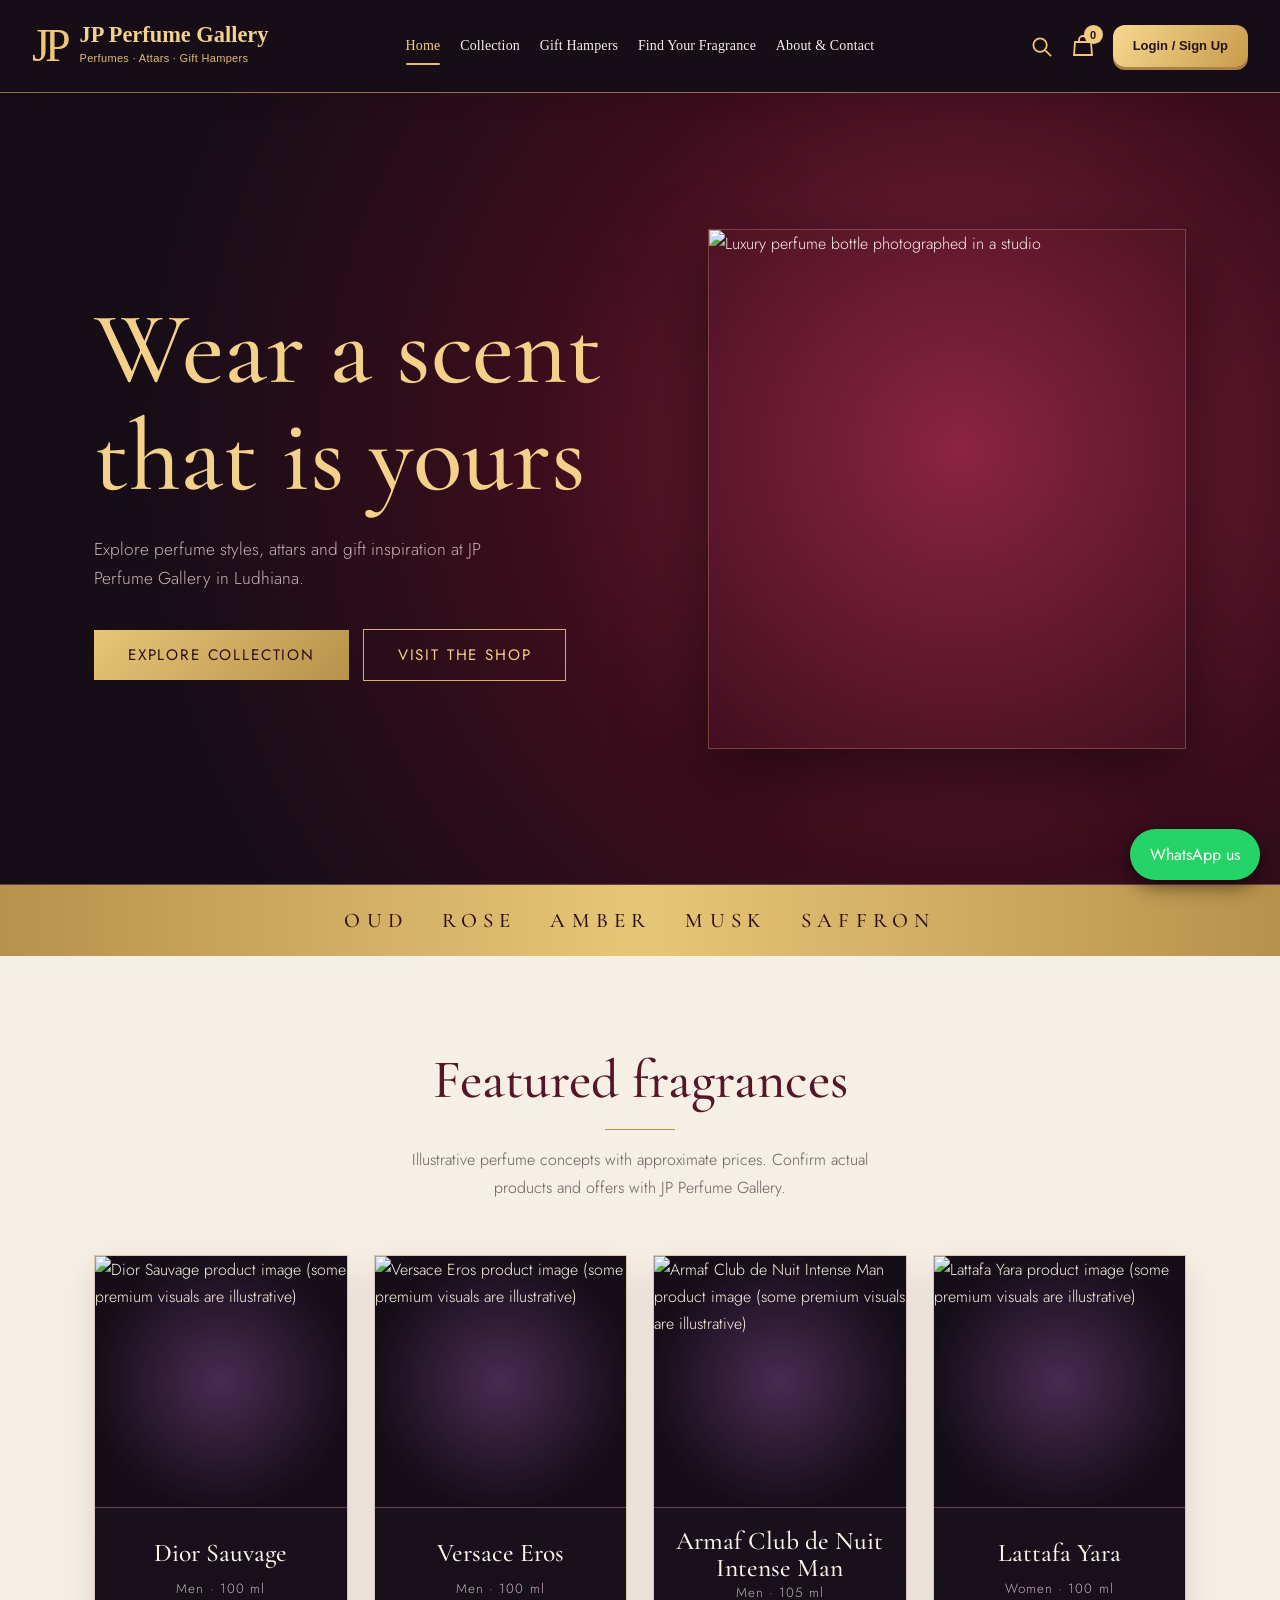
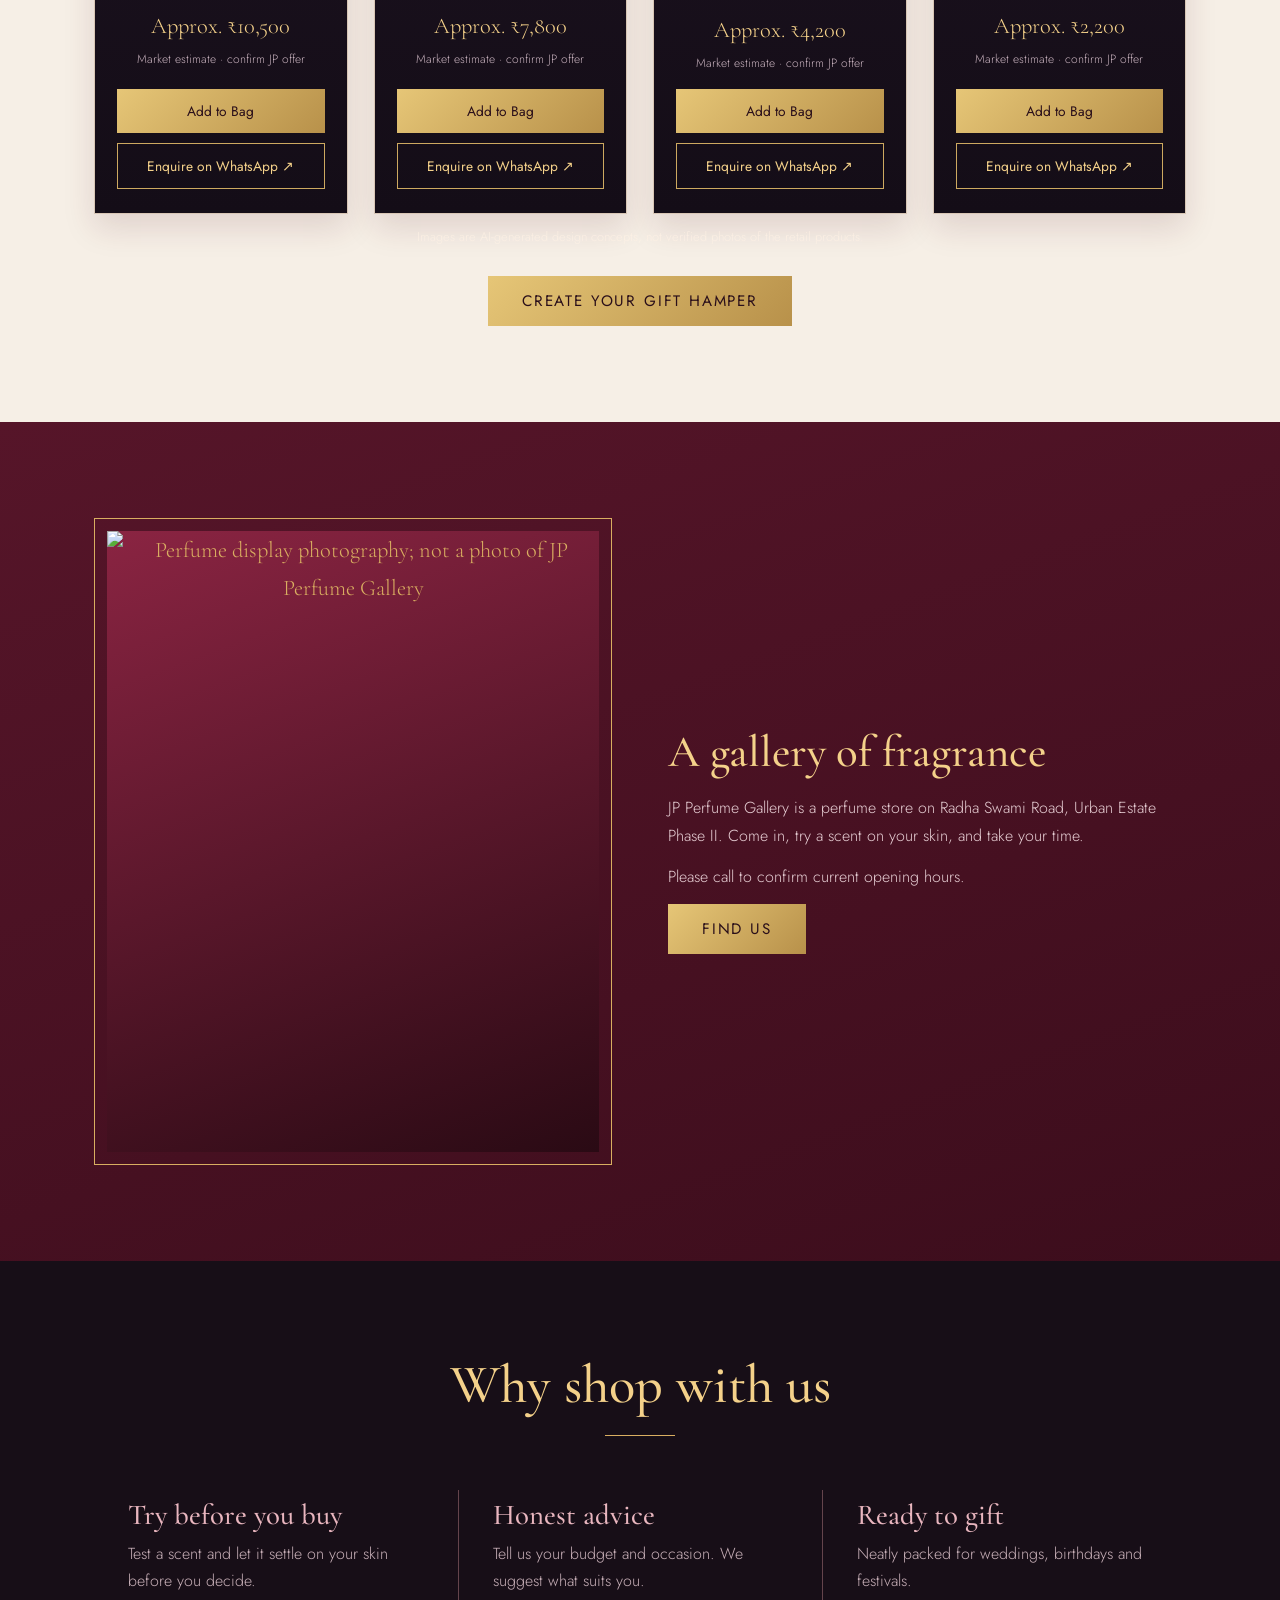
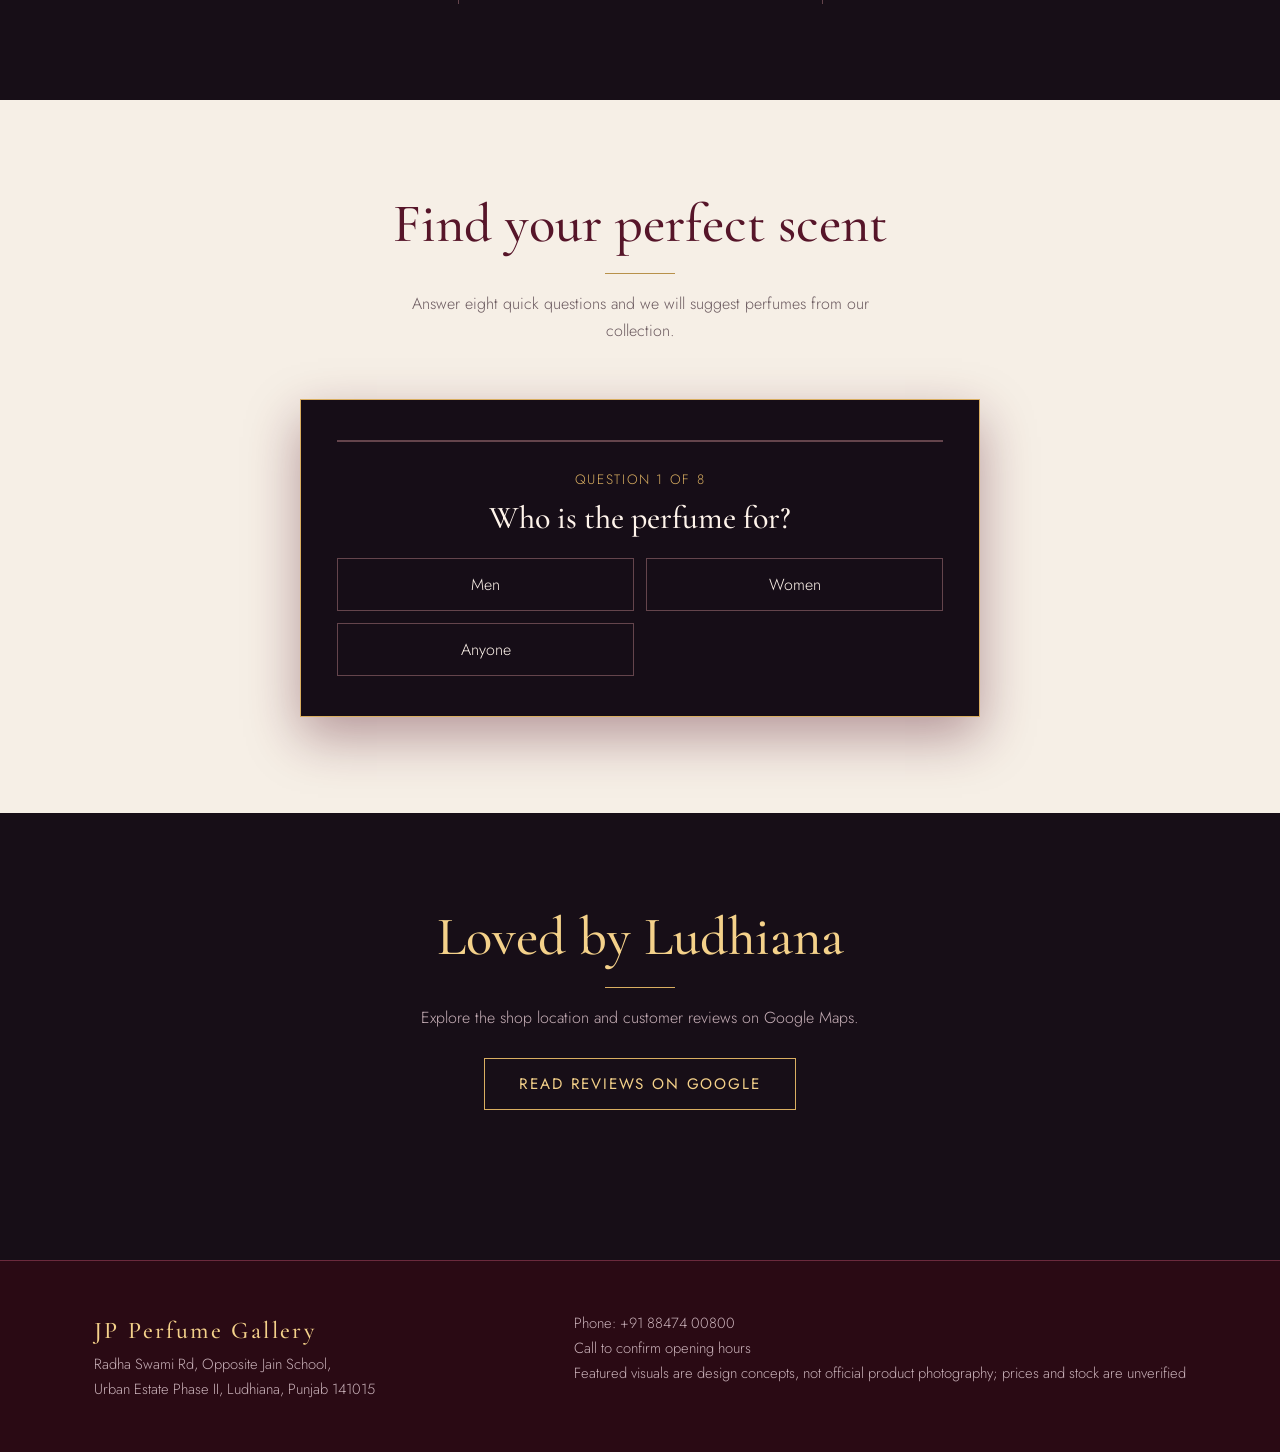
==== index.html @ 5fe59aba "Add files via upload" ====
<!DOCTYPE html><html lang="en"><head><meta charset="utf-8"><meta name="viewport" content="width=device-width,initial-scale=1">
<title>JP Perfume Gallery | Perfumes and Attars in Ludhiana</title>
<link href="https://fonts.googleapis.com/css2?family=Cormorant+Garamond:wght@500&family=Jost:wght@300;400&display=swap" rel="stylesheet">
<link rel="stylesheet" href="style.css"></head><body>
<div class="hero"><div class="wrap"><div>
<h1>Wear a scent that is yours</h1>
<p>Explore perfume styles, attars and gift inspiration at JP Perfume Gallery in Ludhiana.</p>
<a class="btn" href="collection.html">EXPLORE COLLECTION</a><a class="btn ghost" href="about.html">VISIT THE SHOP</a></div>
<div class="art" id="art"><img class="hero-photo" src="https://images.unsplash.com/photo-1594035910387-fea47794261f?auto=format&fit=crop&w=1200&q=85" alt="Luxury perfume bottle photographed in a studio"></div></div></div>
<div class="strip">OUD &nbsp; ROSE &nbsp; AMBER &nbsp; MUSK &nbsp; SAFFRON</div>
<section class="light"><div class="wrap"><div class="head"><h2>Featured fragrances</h2><p>Illustrative perfume concepts with approximate prices. Confirm actual products and offers with JP Perfume Gallery.</p></div>
<div class="grid" id="feat"></div><p class="disclaimer">Images are AI-generated design concepts, not verified photos of the retail products.</p><p style="text-align:center"><a class="btn" href="collection.html#hamper">CREATE YOUR GIFT HAMPER</a></p></div></section>
<section class="alt"><div class="wrap two"><div class="frame"><div class="in"><img src="https://images.unsplash.com/photo-1541643600914-78b084683601?auto=format&fit=crop&w=1000&q=85" alt="Perfume display photography; not a photo of JP Perfume Gallery"></div></div>
<div><h2>A gallery of fragrance</h2><p>JP Perfume Gallery is a perfume store on Radha Swami Road, Urban Estate Phase II. Come in, try a scent on your skin, and take your time.</p>
<p>Please call to confirm current opening hours.</p><a class="btn" href="about.html">FIND US</a></div></div></section>
<section><div class="wrap"><div class="head"><h2>Why shop with us</h2></div><div class="why">
<div><h3>Try before you buy</h3><p>Test a scent and let it settle on your skin before you decide.</p></div>
<div><h3>Honest advice</h3><p>Tell us your budget and occasion. We suggest what suits you.</p></div>
<div><h3>Ready to gift</h3><p>Neatly packed for weddings, birthdays and festivals.</p></div></div></div></section>
<section class="light" id="quiz"><div class="wrap"><div class="head"><h2>Find your perfect scent</h2><p>Answer eight quick questions and we will suggest perfumes from our collection.</p></div>
<div class="quiz" id="quiz-box"></div></div></section>
<section ><div class="wrap head"><h2>Loved by Ludhiana</h2><p>Explore the shop location and customer reviews on Google Maps.</p><br><a class="btn ghost" href="https://www.google.com/maps/search/JP+perfume+gallery+Ludhiana" target="_blank" rel="noopener">READ REVIEWS ON GOOGLE</a></div></section>
<script src="products.js"></script><script src="script.js"></script>
<script>document.getElementById('feat').innerHTML=PRODUCTS.slice(0,4).map(card).join('');loadMatchingPhotos(document.getElementById('feat'));
</script><script>
const Q=[
{q:'Who is the perfume for?',k:'who',o:['Men','Women','Anyone']},
{q:'Which scent family do you like?',k:'fam',o:['Woody and warm','Floral','Fresh and clean','Sweet and rich']},
{q:'What is the occasion?',k:'occ',o:['Daily use','Party or date','Wedding or festival','A gift']},
{q:'Which word describes you best?',k:'mood',o:['Calm','Bold','Romantic','Cheerful']},
{q:'When will you wear it most?',k:'seas',o:['Summer days','Winter evenings','All year round']},
{q:'How strong should it be?',k:'str',o:['Light and subtle','Noticeable','Long-lasting and bold']},
{q:'Spray or traditional attar?',k:'type',o:['Spray perfume','Attar','Both are fine']},
{q:'What is your budget?',k:'bud',o:['Under ₹1000','₹1000 to ₹1500','Above ₹1500','Any budget']}];
// per product: scent family, strength (0 light, 1 medium, 2 bold), season (0 summer, 1 winter, 2 all year)
const META=Object.fromEntries(PRODUCTS.map(p=>[p.n,[p.fam,p.strength,p.season]]));
const MOOD=[[2,1],[0],[1,3],[2,3]];
const LIM=[1000,1500,99999,99999];
let qi=0,ans={};const box=document.getElementById('quiz-box');
function ask(){const x=Q[qi];box.innerHTML=`<div class="bar"><i style="width:${qi/Q.length*100}%"></i></div><div class="step">QUESTION ${qi+1} OF ${Q.length}</div><h3>${x.q}</h3><div class="opts">${x.o.map((t,i)=>`<button data-i="${i}">${t}</button>`).join('')}</div>`;
box.querySelectorAll('button').forEach(b=>b.onclick=()=>{ans[x.k]=+b.dataset.i;qi++;qi<Q.length?ask():done()})}
function done(){const sc=PRODUCTS.map(p=>{let s=0;const m=META[p.n],g=['Men','Women'][ans.who];
if(ans.who===2||p.c==='Unisex'||p.c==='Attar'||p.c===g)s+=2;
if(ans.who<2&&p.c===g)s+=2;
if(m[0]===ans.fam)s+=4;
if(MOOD[ans.mood].includes(m[0]))s+=2;
if(m[2]===2||ans.seas===2||m[2]===ans.seas)s+=2;
s+=Math.max(0,3-Math.abs(m[1]-ans.str)*2);
if(ans.type===1&&p.c==='Attar')s+=4;
if(ans.type===0&&p.c!=='Attar')s+=3;
if(ans.occ===2&&p.c==='Attar')s+=2;
if(ans.occ===1&&p.p>=1300)s+=1;
if(ans.occ===0&&p.p<=1300)s+=1;
if(p.p<=LIM[ans.bud])s+=3;else s-=3;
return{p,s}}).sort((a,b)=>b.s-a.s).slice(0,2);
box.innerHTML=`<div class="bar"><i style="width:100%"></i></div><div class="step">YOUR MATCHES</div><h3>We think you will love these</h3><div class="res">${sc.map(r=>card(r.p)).join('')}</div><a class="btn" href="collection.html">SEE FULL COLLECTION</a><button class="btn ghost" id="again">TAKE QUIZ AGAIN</button>`;
document.getElementById('again').onclick=()=>{qi=0;ans={};ask()};
loadMatchingPhotos(box)}
ask();</script></body></html>
---- style.css ----
:root{--bg:#0f0a12;--bg2:#171019;--line:#3a2d3d;--gold:#cfab62;--gold2:#f1d9a0;--ivory:#f4eee8;--muted:#a99dae}
*{box-sizing:border-box;margin:0}
html{scroll-behavior:smooth}
body{font-family:'Jost',sans-serif;font-weight:300;color:var(--ivory);background:var(--bg);line-height:1.7}
h1,h2,h3{font-family:'Cormorant Garamond',serif;font-weight:500;line-height:1.05}
a{color:inherit}img{max-width:100%;display:block}
:focus-visible{outline:2px solid var(--gold);outline-offset:3px}
.wrap{max-width:1140px;margin:0 auto;padding:0 24px}
header{position:sticky;top:0;z-index:5;background:#0f0a12ec;backdrop-filter:blur(8px);border-bottom:1px solid var(--line)}
header .wrap{display:flex;align-items:center;justify-content:space-between;height:74px;gap:16px}
.logo{font-family:'Cormorant Garamond',serif;font-size:1.7rem;text-decoration:none;letter-spacing:.14em;color:var(--gold2)}
nav{display:flex;gap:30px;align-items:center;flex-wrap:wrap}
nav a{text-decoration:none;font-size:.95rem;letter-spacing:.06em;color:var(--muted);transition:color .2s}
nav a:hover,nav a.on{color:var(--gold2)}
.btn{display:inline-block;background:linear-gradient(135deg,#e6c677,#b8914a);color:#1a1020;padding:14px 34px;border:0;font:400 .95rem 'Jost',sans-serif;letter-spacing:.12em;text-decoration:none;cursor:pointer;transition:filter .2s}
.btn:hover{filter:brightness(1.1)}
.btn.ghost{background:none;border:1px solid var(--gold);color:var(--gold2)}
.btn+.btn{margin-left:14px}
.hero{min-height:88vh;display:flex;align-items:center;background:radial-gradient(circle at 75% 45%,#4a2a52 0,#1c1022 38%,var(--bg) 72%);border-bottom:1px solid var(--line);overflow:hidden}
.hero .wrap{display:grid;grid-template-columns:1.1fr .9fr;gap:30px;align-items:center}
.hero h1{font-size:clamp(3.2rem,8vw,6.6rem);margin-bottom:24px;color:var(--gold2)}
.hero p{max-width:44ch;color:var(--muted);margin-bottom:36px;font-size:1.08rem}
.hero .art{filter:drop-shadow(0 30px 60px #cfab6240)}
.hero .art svg{width:100%;max-height:560px}
.strip{border-bottom:1px solid var(--line);padding:18px 0;text-align:center;color:var(--gold);font-family:'Cormorant Garamond',serif;font-size:1.3rem;letter-spacing:.3em}
section{padding:96px 0}
section.alt{background:var(--bg2)}
.head{text-align:center;margin-bottom:54px}
.head h2{font-size:clamp(2.2rem,4.5vw,3.4rem);color:var(--gold2)}
.head h2::after{content:"";display:block;width:70px;height:1px;background:var(--gold);margin:20px auto 16px}
.head p{color:var(--muted);max-width:56ch;margin:0 auto}
.grid{display:grid;grid-template-columns:repeat(auto-fill,minmax(240px,1fr));gap:26px}
.card{background:linear-gradient(180deg,#1d1321,#140d17);border:1px solid var(--line);transition:transform .3s,border-color .3s}
.card:hover{transform:translateY(-6px);border-color:var(--gold)}
.card .ph{aspect-ratio:1;display:grid;place-items:center;background:radial-gradient(circle,#3b2442 0,#150e18 70%);position:relative;overflow:hidden}
.card .ph svg{height:78%}
.ph img{position:absolute;inset:0;width:100%;height:100%;object-fit:cover}
.card .b{padding:20px 22px 24px;text-align:center;border-top:1px solid var(--line)}
.card h3{font-size:1.6rem;color:var(--ivory)}
.card small{color:var(--muted);letter-spacing:.08em}
.price{color:var(--gold2);font-family:'Cormorant Garamond',serif;font-size:1.4rem;margin-top:6px}
.tags{display:flex;gap:12px;margin-bottom:44px;flex-wrap:wrap;justify-content:center}
.tags button{background:none;border:1px solid var(--line);padding:10px 26px;font:300 .95rem 'Jost',sans-serif;letter-spacing:.08em;cursor:pointer;color:var(--muted);transition:.2s}
.tags button:hover{color:var(--gold2);border-color:var(--gold)}
.tags button.on{background:var(--gold);color:#1a1020;border-color:var(--gold)}
.why{display:grid;grid-template-columns:repeat(auto-fit,minmax(240px,1fr));gap:0}
.why div{padding:10px 34px;border-left:1px solid var(--line)}
.why div:first-child{border-left:0}
.why h3{font-size:1.8rem;color:var(--gold2);margin-bottom:10px}
.why p{color:var(--muted)}
.two{display:grid;grid-template-columns:1fr 1fr;gap:56px;align-items:center}
.two h2{font-size:2.8rem;color:var(--gold2);margin-bottom:18px}
.two p{color:var(--muted);margin-bottom:14px}
.two b{color:var(--ivory);font-weight:400}
.frame{aspect-ratio:4/5;border:1px solid var(--gold);padding:12px;position:relative}
.frame .in{height:100%;display:grid;place-items:center;background:linear-gradient(160deg,#3b2442,#150e18);position:relative;overflow:hidden;color:var(--gold);font-family:'Cormorant Garamond',serif;font-size:1.4rem;text-align:center}
iframe{width:100%;height:300px;border:1px solid var(--line);margin-top:20px;filter:grayscale(.6) invert(.9) contrast(.9)}
form{max-width:440px;margin:0 auto;background:var(--bg2);border:1px solid var(--line);padding:44px 38px}
form h2{font-size:2.4rem;color:var(--gold2);text-align:center;margin-bottom:10px}
label{display:block;font-size:.85rem;letter-spacing:.08em;margin:18px 0 6px;color:var(--muted)}
input{width:100%;padding:13px;border:1px solid var(--line);background:var(--bg);color:var(--ivory);font:inherit}
input:focus{border-color:var(--gold);outline:0}
.err{color:#ff8a80;font-size:.88rem;min-height:1.4em;margin:8px 0}
form .btn{width:100%}
.swap{text-align:center;margin-top:18px;font-size:.9rem;color:var(--muted)}
.swap a{color:var(--gold2);cursor:pointer;text-decoration:underline}
footer{border-top:1px solid var(--line);padding:50px 0;color:var(--muted);font-size:.92rem;background:#0b070d}
footer .wrap{display:flex;justify-content:space-between;gap:24px;flex-wrap:wrap}
footer b{font-family:'Cormorant Garamond',serif;font-size:1.5rem;color:var(--gold2);font-weight:500;letter-spacing:.1em}
.wa{position:fixed;right:20px;bottom:20px;background:#25d366;color:#fff;padding:12px 20px;border-radius:30px;text-decoration:none;z-index:6;font-weight:400;box-shadow:0 6px 20px #0008}
@media(max-width:800px){.hero .wrap,.two{grid-template-columns:1fr}.hero{min-height:auto;padding:50px 0}.hero .art{order:-1;max-width:240px;margin:0 auto}.why div{border-left:0;border-top:1px solid var(--line);padding:24px 0}header .wrap{height:auto;padding:14px 24px;flex-direction:column}nav{gap:18px;justify-content:center}section{padding:64px 0}}
@media(prefers-reduced-motion:reduce){*{transition:none!important}}
.quiz{max-width:680px;margin:0 auto;background:var(--bg2);border:1px solid var(--line);padding:40px 36px;text-align:center}
.alt .quiz{background:var(--bg)}
.quiz .step{color:var(--gold);letter-spacing:.12em;font-size:.85rem}
.quiz h3{font-size:2rem;margin:10px 0 24px;color:var(--ivory)}
.opts{display:grid;grid-template-columns:1fr 1fr;gap:12px}
.opts button{background:none;border:1px solid var(--line);color:var(--ivory);padding:14px;font:300 1rem 'Jost',sans-serif;cursor:pointer;transition:.2s}
.opts button:hover{border-color:var(--gold);color:var(--gold2)}
.bar{height:2px;background:var(--line);margin-bottom:26px}.bar i{display:block;height:100%;background:var(--gold);transition:width .3s}
.res{display:grid;grid-template-columns:1fr 1fr;gap:18px;margin:26px 0}
.quiz .btn{margin-top:6px}
@media(max-width:560px){.opts,.res{grid-template-columns:1fr}.quiz{padding:30px 20px}}
/* multi-colour palette: plum-black, wine, ivory, gold, blush */
:root{--wine:#561529;--wine2:#3c0d1c;--paper:#f6efe6;--blush:#e9b6bf}
.hero{background:radial-gradient(circle at 75% 45%,#8a2442 0,var(--wine2) 40%,var(--bg) 78%)}
.strip{background:linear-gradient(90deg,#b8914a,#e6c677,#b8914a);color:#2a0f1a;border:0;font-weight:500}
section.alt{background:linear-gradient(160deg,var(--wine),var(--wine2))}
section.light{background:var(--paper)}
.light .head h2{color:var(--wine)}
.light .head p{color:#6b5a5f}
.light .head h2::after{background:#b8914a}
.light .tags button{color:var(--wine);border-color:#d8c6b5;background:#fffaf3}
.light .tags button:hover{border-color:var(--wine)}
.light .tags button.on{background:var(--wine);color:#fff;border-color:var(--wine)}
.light .card{border-color:#d8c6b5;box-shadow:0 14px 30px #56152922}
.light .quiz{background:var(--bg);border-color:var(--gold);box-shadow:0 20px 50px #56152966}
.why h3{color:var(--blush)}
.alt .head p,.alt .two p{color:#e6cdd3}
.alt .head h2{color:var(--gold2)}
.alt .frame .in{background:linear-gradient(160deg,#8a2442,#2a0a14)}
.card .ph{background:radial-gradient(circle,#4a2a52 0,#150e18 72%)}
footer{background:#2a0a14;border-top:1px solid #6b2a3d}
form{background:linear-gradient(160deg,#2a0f1c,#1a0f1f)}
.btn{color:#2a0f1a}

/* Real photographic hero and product imagery */
.hero .art{width:100%;min-height:470px;display:flex;align-items:center;justify-content:center;filter:none}
.hero .art .hero-photo{width:100%;height:520px;object-fit:cover;object-position:center;border:1px solid #cfab6255;box-shadow:0 24px 65px #0008}
.card .ph img{object-fit:cover}
.frame .in img{position:absolute;inset:0;width:100%;height:100%;object-fit:cover}
@media(max-width:800px){.hero .art{max-width:100%;min-height:280px;order:0}.hero .art .hero-photo{height:320px}}

/* Collection correction: accurate product labels, consistent card layout, and checkout */
.product-illustration{background:radial-gradient(circle at 50% 35%,var(--tone),#160d19 78%)!important;display:flex!important;flex-direction:column;align-items:center;justify-content:center;padding:16px;gap:4px}
.product-illustration svg{height:65%!important;width:70%;flex:none}
.product-visual-name{font-family:'Cormorant Garamond',serif;font-size:1.25rem;color:#fff3d9;text-align:center;line-height:1.1;max-width:95%}
.visual-label{font-size:.65rem;color:#e2d2c1;letter-spacing:.02em}
.card{display:flex;flex-direction:column}
.card .b{display:flex;flex-direction:column;align-items:center;flex:1}
.card h3{min-height:3.1rem;display:flex;align-items:center;justify-content:center}
.price-note{font-size:.75rem;color:#c5afbb;margin:4px 0 16px}
.product-actions{margin-top:auto;width:100%;display:grid;gap:10px}
.product-actions .btn{display:block;width:100%;padding:12px 8px;text-align:center;letter-spacing:0;font-size:.86rem;margin:0}
.product-actions .btn.ghost{border-color:#cda960}
.bag-layout{display:grid;grid-template-columns:1.2fr 1fr;gap:36px}
.bag-row{display:flex;justify-content:space-between;align-items:center;gap:20px;border-bottom:1px solid var(--line);padding:18px 0}
.qty{display:flex;align-items:center;gap:9px}.qty button{background:transparent;border:1px solid var(--gold);color:var(--gold2);padding:7px 10px;cursor:pointer}
.checkout-panel{background:var(--bg2);padding:25px;border:1px solid var(--line)}.checkout-panel h3{font-size:2rem;color:var(--gold2)}
.checkout-panel form{padding:0;border:0;max-width:none;background:transparent}.checkout-panel input,.checkout-panel select,.checkout-panel textarea{width:100%;background:var(--bg);border:1px solid var(--line);color:var(--ivory);padding:12px;font:inherit}.checkout-panel .btn:disabled{opacity:.45;cursor:not-allowed}
@media(max-width:700px){.bag-layout{grid-template-columns:1fr}.bag-row{flex-wrap:wrap}}

/* Exact-match product photos are layered above the fallback; no unrelated stock photos */
[data-photo-id]{position:relative;overflow:hidden}
[data-photo-id]>img{position:absolute;inset:0;width:100%;height:100%;object-fit:contain;background:#f5f1ed;padding:12px;z-index:2}
.photo-placeholder{display:flex;flex-direction:column;align-items:center;justify-content:center;width:100%;height:100%}
.photo-placeholder svg{max-height:62%;max-width:75%}

/* Luxury dark collection matching the design reference */
.showcase{background:radial-gradient(ellipse at 50% 10%,#38222d 0%,#160f19 68%);padding:55px 0 80px}.showcase .head h2{font-style:italic;color:#f4d8a0;font-size:clamp(3rem,6vw,5rem)}.showcase .head p{color:#ead7c9}.disclaimer{font-size:.8rem!important;opacity:.75;max-width:850px;margin:12px auto 28px!important;text-align:center}.showcase .tags{display:flex;flex-wrap:wrap;justify-content:center;gap:12px;margin:28px 0}.showcase .tags button{border:1px solid #ab8b6b;color:#f2dcc3;background:transparent;border-radius:40px;padding:11px 25px;cursor:pointer}.showcase .tags button.on,.showcase .tags button:hover{background:linear-gradient(120deg,#f4d58d,#c79845);color:#21151a;border-color:#e8bc70}.showcase .grid{grid-template-columns:repeat(5,minmax(0,1fr));gap:15px}.showcase .card{border:1px solid #8d694b;border-radius:12px;overflow:hidden;background:#211921}.showcase .card .ph{height:225px;overflow:hidden}.showcase .card .ph img{height:100%;width:100%;object-fit:cover;padding:0;background:none}.showcase .card .b{align-items:stretch;padding:16px}.showcase .card h3{text-align:left;justify-content:flex-start;font-size:1.45rem;min-height:60px}.showcase .card small{text-align:left}.showcase .card .price{text-align:left;font-size:1.2rem}.showcase .card .product-actions .btn{font-size:.75rem;padding:11px 5px}.showcase .card .price-note{font-size:.66rem}.gift-card .b p{font-size:.9rem;color:#e3c9af}.gift-card .b .btn{margin-top:auto;text-align:center}.hamper-section{background:#22151d;padding:75px 0}.hamper-layout{display:grid;grid-template-columns:1fr 1.1fr;gap:42px;align-items:center}.hamper-layout>img{width:100%;max-height:520px;object-fit:cover;border:1px solid #d9af67;border-radius:12px}.hamper-layout form{max-width:none}.hamper-layout input,.hamper-layout select,.hamper-layout textarea{width:100%;padding:12px;background:#160f19;color:#f4dfbd;border:1px solid #977752;font:inherit}.hamper-layout label{display:block;margin-bottom:15px}.hamper-layout .btn{width:100%}@media(max-width:1100px){.showcase .grid{grid-template-columns:repeat(3,minmax(0,1fr))}}@media(max-width:700px){.showcase .grid{grid-template-columns:repeat(2,minmax(0,1fr))}.hamper-layout{grid-template-columns:1fr}.showcase .card .ph{height:170px}.showcase .card .b{padding:10px}.showcase .card h3{font-size:1.15rem}.showcase .tags button{padding:8px 13px}}

/* Collection refinement */
.budget-visual{height:100%;min-height:215px;display:flex;flex-direction:column;justify-content:center;align-items:center;text-align:center;gap:17px;padding:22px;background:radial-gradient(circle at 50% 30%,#68465c,#251623 65%,#110c16);color:#e8c47c}.budget-visual span{font-size:10px;letter-spacing:.2em;opacity:.7}.budget-visual strong{font-family:Georgia,serif;font-size:24px;line-height:1.25}.budget-visual em{font-size:12px;color:#e5cfc7;font-style:normal}

/* Corrected luxury navigation */
.site-header .header-inner{height:auto;min-height:84px;display:flex;align-items:center;gap:22px;justify-content:space-between}
.site-header .logo{display:flex;align-items:center;gap:11px;flex-shrink:0;text-decoration:none;color:var(--gold2);font-family:Georgia,serif;font-size:clamp(17px,1.65vw,25px);line-height:1.05;letter-spacing:0}
.logo-monogram{font-size:38px;font-family:Georgia,serif;color:var(--gold2);border-right:1px solid #927449;padding-right:12px}
.logo-text small{display:block;font:11px/1.7 Arial,sans-serif;letter-spacing:.035em;color:#dfbd78;text-align:center}
.site-header .main-nav{display:flex;align-items:center;justify-content:center;gap:clamp(10px,1.7vw,28px);flex-wrap:wrap}
.site-header .main-nav a{color:#f1e9e9;font-size:clamp(12px,.95vw,15px);letter-spacing:0;white-space:nowrap;padding:12px 0 9px;border-bottom:3px solid transparent}
.site-header .main-nav a:hover{color:var(--gold2)}
.site-header .main-nav a.on{color:var(--gold2);border-bottom-color:var(--gold2)}
.nav-actions{display:flex;align-items:center;gap:12px;white-space:nowrap}
.nav-actions .bag-icon{font-size:22px;color:var(--gold2);text-decoration:none}
.nav-actions .bag-icon span{font-size:12px;vertical-align:top}
.nav-actions .login-pill{background:linear-gradient(135deg,#f7d78e,#c79740);border-radius:40px;padding:12px 18px;color:#21130f;text-decoration:none;font-size:13px;font-weight:700}
.nav-actions .logout-link{color:#dbc7bd;font-size:12px}
@media(max-width:1100px){.site-header .header-inner{flex-wrap:wrap;justify-content:center;padding:12px 16px}.site-header .main-nav{order:3;width:100%;gap:18px}.site-header .logo{margin-right:auto}}
@media(max-width:650px){.site-header .logo{margin:0}.site-header .main-nav{gap:12px}.site-header .main-nav a{font-size:12px}.nav-actions .login-pill{padding:9px 12px}}


/* November design refresh — consistent plum-and-gold boutique layout */
:root{--bg:#120b13;--bg2:#21131d;--line:#64444c;--gold:#d9ae61;--gold2:#f4d18a;--ivory:#fff4eb;--muted:#c8b0b8}
.site-header{background:#160d16f5;border-bottom:1px solid #9e744c;box-shadow:0 2px 15px #0005}
.site-header .wrap{max-width:1510px}
.site-header .header-inner{min-height:78px;gap:24px}
.site-header .logo{font-size:clamp(19px,1.7vw,29px)}
.logo-monogram{font-size:43px;border-right:0;padding-right:2px;letter-spacing:-.11em;margin-right:8px}
.logo-text small{text-align:left;font-size:10px}
.site-header .main-nav{gap:clamp(14px,2vw,34px)}
.site-header .main-nav a{font-family:Georgia,serif;font-size:clamp(13px,1.05vw,17px);letter-spacing:0;padding:10px 0}
.site-header .main-nav a.on{color:var(--gold2);border-bottom-color:var(--gold2)}
.nav-actions{gap:18px}.nav-actions .search-icon,.nav-actions .bag-icon{display:inline-flex;align-items:center;color:var(--gold2);position:relative}
.nav-actions .bag-icon span{position:absolute;top:-9px;right:-10px;background:var(--gold2);color:#23121a;border-radius:50%;width:19px;height:19px;display:grid;place-items:center;font:bold 11px Arial}
.nav-actions .login-pill{padding:11px 19px}
.showcase{position:relative;isolation:isolate;background:radial-gradient(ellipse at 50% 0%,#3d2032 0%,#21121d 44%,#140c15 100%);padding:30px 0 82px}
.showcase>.wrap{max-width:1500px;position:relative;z-index:1}
.showcase .head{margin-bottom:22px}
.showcase .head h2{font-size:clamp(3.4rem,5vw,5.3rem);line-height:1.12}
.showcase .head h2:after{margin:8px auto 7px}
.showcase .head p{font-family:Georgia,serif;font-size:1.1rem}
.showcase .head .disclaimer{font-family:Jost,sans-serif;font-size:.73rem!important;color:#b9a3a5;margin:8px auto 0!important;max-width:900px}
.showcase .tags{margin:17px 0 27px;gap:12px}
.showcase .tags button{min-width:106px;font-family:Georgia,serif;font-size:1rem;padding:8px 18px}
.showcase .grid{grid-template-columns:repeat(5,minmax(0,1fr));gap:15px}
.showcase .card{background:linear-gradient(150deg,#2b1722,#1b121b);border:1px solid #a17b54;border-radius:14px;overflow:hidden}
.showcase .card .ph{height:auto;aspect-ratio:1.13;background:#2e1c27}
.showcase .card .b{padding:12px 17px 17px;text-align:left}
.showcase .card h3{font-family:Georgia,serif;font-size:clamp(1.04rem,1.5vw,1.4rem);line-height:1.2;min-height:2.6em;margin:0 0 3px}
.showcase .card small{font-size:.86rem;letter-spacing:0}
.showcase .card .price{font-family:Georgia,serif;font-size:1.23rem;color:var(--gold2);margin:8px 0 3px}
.showcase .card .price-note{font-size:.68rem;color:#bd9e9e;margin:0 0 10px}
.showcase .card .product-actions{display:grid;gap:7px;width:100%}
.showcase .card .product-actions .btn{width:100%;font-size:.78rem;border-radius:8px;padding:9px 5px;text-align:center;letter-spacing:0}
.showcase .card .product-actions .btn.ghost{border-radius:8px}
.budget-visual{width:100%;height:100%;display:flex;flex-direction:column;justify-content:center;align-items:center;text-align:center;padding:16px;background:radial-gradient(circle at 45% 20%,#633948,#241621 70%)}
.budget-visual span{color:#c9a574;font-size:10px;letter-spacing:.2em}.budget-visual strong{font-family:Georgia,serif;color:#f3cd86;font-size:clamp(1.3rem,1.8vw,2rem);line-height:1.2;margin:22px 0}.budget-visual em{font-size:12px;color:#d9c5c6;font-style:normal}
.floral{position:absolute;top:18px;width:225px;height:220px;background:url('images/floral-corner.svg') center/contain no-repeat;pointer-events:none;opacity:.85;z-index:0}
.floral-left{left:0}.floral-right{right:0;transform:scaleX(-1)}
.bag-empty{text-align:center;background:linear-gradient(150deg,#321e2a,#1b111c);border:1px solid #76533f;border-radius:16px;padding:35px 20px}.bag-empty-icon{font-size:45px;color:#e7c27b}.bag-empty h3{font-size:2rem;color:#f5d28b}.bag-empty p{margin:10px 0 24px;color:#d6bdc1}.bag-empty-actions{display:flex;justify-content:center;flex-wrap:wrap;gap:10px}.bag-empty-actions .btn{margin:0;padding:11px 15px;letter-spacing:0;border-radius:30px}
@media(max-width:1200px){.showcase .grid{grid-template-columns:repeat(4,minmax(0,1fr))}.floral{width:145px;height:150px;opacity:.5}}
@media(max-width:850px){.showcase .grid{grid-template-columns:repeat(3,minmax(0,1fr))}.site-header .header-inner{gap:10px}.site-header .main-nav{order:3;width:100%;justify-content:center}}
@media(max-width:580px){.showcase .grid{grid-template-columns:repeat(2,minmax(0,1fr));gap:10px}.showcase .card .b{padding:10px}.showcase .card h3{font-size:1rem}.showcase .card .ph{aspect-ratio:1}.showcase .tags button{min-width:auto}.floral{width:80px;height:100px;opacity:.3}.showcase .head h2{font-size:3rem}.site-header .main-nav{gap:13px}.site-header .main-nav a{font-size:12px}}

/* Consistent design across every page — final overrides */
:root{--bg:#160d17;--bg2:#241421;--gold:#d9ae61;--gold2:#f4d18a}
body{background:radial-gradient(ellipse at 50% 0%,#3a1f32 0%,#21121d 43%,#140c15 100%) fixed;color:#fff2e5}
.site-header{background:#170e17;border-bottom:1px solid #9e744c}
.site-header .header-inner{max-width:1500px;min-height:76px;display:grid;grid-template-columns:minmax(255px,1fr) auto minmax(220px,1fr);gap:22px;align-items:center}
.site-header .logo{display:flex;align-items:center;gap:14px;font-size:clamp(18px,1.6vw,25px)}
.logo-monogram{position:relative;display:inline-flex;align-items:center;font-size:38px;letter-spacing:-.08em;margin:0;padding:0}
.logo-monogram>span{display:inline-block}.logo-monogram{font-size:0}.logo-monogram>span{font-size:40px}
.logo-monogram::first-letter{font-size:12px}
.site-header .main-nav{display:flex;flex-wrap:nowrap;gap:clamp(12px,1.6vw,27px);align-items:center}
.site-header .main-nav a{font-family:Georgia,serif;font-size:clamp(12px,.94vw,16px);font-weight:normal;padding:12px 0 10px;transition:color .2s}
.site-header .main-nav a:not(.on){color:#f4e8e9;border-bottom-color:transparent}
.site-header .main-nav a.on{color:#f4d18a;border-bottom-color:#f4d18a}
.nav-actions{justify-self:end;gap:20px}.nav-actions .login-pill{border-radius:30px;background:linear-gradient(125deg,#f9d88c,#c99943);padding:11px 18px;color:#201017}
.showcase,.hamper-section{background:radial-gradient(ellipse at 50% 0%,#3a1f32 0%,#21121d 44%,#140c15 100%);position:relative}
.hamper-section{padding:55px 0 85px}.hamper-section::before,.hamper-section::after{content:"";position:absolute;top:12px;left:0;width:200px;height:200px;background:url('images/floral-corner.svg') center/contain no-repeat;opacity:.65;pointer-events:none}.hamper-section::after{left:auto;right:0;transform:scaleX(-1)}
.hamper-section>.wrap{position:relative;z-index:1}.hamper-section .head h2{font-style:italic;color:#f4d8a0;font-size:clamp(3rem,5vw,5rem)}
.showcase .head h2{font-size:clamp(3.3rem,4.8vw,4.8rem)}
.showcase .head p{font-size:1.04rem}.showcase .head .disclaimer{font-size:.68rem!important}
.showcase .grid{gap:15px}.showcase .card .ph{aspect-ratio:1.2}.showcase .card .b{padding:13px 15px 16px}
.budget-strip{border:1px solid #8f6c51;border-radius:16px;margin:34px auto 0;padding:28px;text-align:center;background:linear-gradient(120deg,#3c2333,#1c121d)}
.budget-strip h3{font:italic 2.1rem Georgia,serif;color:#f4d18a}.budget-strip p{color:#e5cdd2;margin:8px 0 17px}.budget-strip .btn{display:inline-block;border-radius:30px}
@media(max-width:1230px){.site-header .header-inner{display:flex;flex-wrap:wrap;justify-content:space-between}.site-header .main-nav{order:3;width:100%;justify-content:center;flex-wrap:wrap}.nav-actions{margin-left:auto}}
@media(max-width:650px){.site-header .header-inner{gap:10px}.site-header .logo{font-size:18px}.logo-monogram>span{font-size:30px}.nav-actions{gap:12px}.site-header .main-nav{gap:12px}.site-header .main-nav a{font-size:12px}.hamper-section::before,.hamper-section::after{width:80px;height:90px}}

/* Consistent luxury palette and custom hamper catalogue */
:root{--jp-plum:#170e17;--jp-gold:#e6be7a}
html{scroll-behavior:smooth}body{background:#170e17}
.site-header{background:#160d17!important}.site-header .main-nav a{color:#f2e6ea!important;border-bottom:2px solid transparent}.site-header .main-nav a.on{color:#f1cc88!important;border-bottom-color:#f1cc88!important}.site-header .main-nav a:hover{color:#f1cc88!important}
.showcase,.hamper-section{background:radial-gradient(ellipse at 50% 0%,#3a1f32 0%,#21121d 44%,#140c15 100%)!important}
.hamper-choices{display:grid;grid-template-columns:repeat(3,minmax(0,1fr));gap:18px;margin:30px auto 42px}.hamper-choice{min-height:145px;border:1px solid #a78157;border-radius:14px;background:linear-gradient(145deg,#35202f,#1d121c);color:#f7e8e7;cursor:pointer;padding:20px;text-align:left;display:flex;flex-direction:column;gap:7px;transition:transform .2s,border-color .2s}.hamper-choice span{font-size:30px}.hamper-choice strong{font:1.35rem Georgia,serif;color:#f4d9a3}.hamper-choice small{color:#d6bbc2}.hamper-choice:hover,.hamper-choice.chosen{border-color:#f4d9a3;box-shadow:0 0 0 2px #e9bd743b;transform:translateY(-2px)}.hamper-layout form h3{color:#f4d9a3;font:2rem Georgia,serif;margin:0 0 10px}.budget-visual{display:flex;flex-direction:column;align-items:center;justify-content:center;text-align:center;padding:18px;gap:13px;min-height:100%;background:radial-gradient(circle at 50% 30%,#5b344d,#21131f)}.budget-visual strong{font:1.45rem Georgia,serif;color:#f5d39b}.budget-visual span{font-size:.6rem;letter-spacing:3px;color:#e7c68c}.budget-visual em{font-size:.7rem;color:#d9b7be}.showcase .card .ph{overflow:hidden}.showcase .card .ph img{height:100%;width:100%;object-fit:cover}
@media(max-width:760px){.hamper-choices{grid-template-columns:repeat(2,minmax(0,1fr))}}@media(max-width:460px){.hamper-choices{grid-template-columns:1fr}}

/* Unified cream/plum theme across the collection and hamper pages */
.showcase,.hamper-section{background:#f7f0e8!important;color:#261721!important}
.showcase .head h2,.hamper-section .head h2{color:#4a2639!important}
.showcase .head p,.hamper-section .head p,.showcase .head .disclaimer{color:#775b64!important}
.showcase .tags button{color:#4a2639;background:#fff9f2;border-color:#ad8c6d}
.showcase .tags button.on,.showcase .tags button:hover{color:#25151d;background:linear-gradient(120deg,#f4d58d,#c79845)}
.showcase .card{box-shadow:0 10px 24px #301c231c}
.hamper-section .hamper-choice{box-shadow:0 6px 18px #301c2312}

/* NEW NAVBAR — floral, framed, icon-led; original dark-plum/gold colors preserved */
.site-header{background:#160d17!important;border:0!important;padding:12px 16px 14px!important;box-shadow:0 8px 22px #150b15aa!important;position:sticky;top:0;z-index:100}
.site-header .nav-frame{position:relative;border:2px solid #cda75f;border-radius:28px;background:#160d17;box-shadow:inset 0 0 0 4px #160d17,inset 0 0 0 5px #795331,0 6px 18px #0003}
.site-header .header-inner{max-width:1660px!important;min-height:104px!important;display:grid!important;grid-template-columns:minmax(240px,1.1fr) minmax(460px,2fr) auto!important;gap:22px!important;align-items:center!important;padding:12px 28px!important}
.site-header .logo{font-size:clamp(21px,1.75vw,30px)!important;gap:14px!important;line-height:1.12!important}
.site-header .logo-monogram>span{font-size:clamp(40px,3vw,55px)!important}
.site-header .logo-text small{font-size:12px!important;margin-top:5px!important}
.site-header .main-nav{display:flex!important;justify-content:center!important;gap:clamp(12px,1.3vw,28px)!important;flex-wrap:nowrap!important;width:auto!important;order:initial!important}
.site-header .main-nav a{display:flex!important;flex-direction:column!important;align-items:center!important;justify-content:center!important;gap:2px!important;font-family:Georgia,serif!important;font-size:clamp(13px,1vw,17px)!important;line-height:1.2!important;font-weight:600!important;white-space:nowrap!important;padding:9px 2px 11px!important;border:0!important;position:relative!important;text-decoration:none!important;color:#f8edf1!important}
.site-header .main-nav a .nav-symbol{font-family:Georgia,serif;font-size:23px;line-height:1.1;color:#e6bf78;min-height:26px}
.site-header .main-nav a.on{color:#f2cf89!important}
.site-header .main-nav a.on::after{content:'';position:absolute;bottom:0;left:30%;right:30%;height:3px;border-radius:8px;background:#f2cf89}
.site-header .main-nav a:hover{color:#f2cf89!important;transform:translateY(-1px)}
.site-header .nav-actions{display:flex!important;justify-self:end!important;align-items:center!important;gap:16px!important;white-space:nowrap!important}
.site-header .login-pill{font-size:14px!important;padding:13px 20px!important;border-radius:40px!important}
.site-header .nav-bloom{position:absolute;top:-20px;color:#e7a1bb;font-size:40px;text-shadow:0 1px 2px #8c4669;pointer-events:none;line-height:1}
.site-header .bloom-left{left:18px}.site-header .bloom-right{right:18px}
@media(max-width:1350px){.site-header .header-inner{grid-template-columns:1fr auto!important;gap:8px!important}.site-header .main-nav{grid-column:1/-1!important;grid-row:2!important;justify-content:center!important;flex-wrap:wrap!important;padding-top:3px}.site-header .nav-actions{grid-column:2!important;grid-row:1!important}.site-header .logo{grid-column:1!important;grid-row:1!important}}
@media(max-width:650px){.site-header{padding:8px 7px!important}.site-header .nav-frame{border-radius:18px}.site-header .header-inner{padding:15px 12px!important;display:flex!important;flex-wrap:wrap!important;justify-content:center!important}.site-header .logo{font-size:19px!important}.site-header .logo-monogram>span{font-size:32px!important}.site-header .nav-actions{margin:0!important;gap:12px!important}.site-header .login-pill{font-size:11px!important;padding:9px 11px!important}.site-header .main-nav{order:3!important;width:100%!important;gap:10px!important}.site-header .main-nav a{font-size:11px!important;white-space:normal!important;text-align:center!important}.site-header .main-nav a .nav-symbol{font-size:18px;min-height:20px}.site-header .nav-bloom{font-size:25px;top:-12px}}

/* Final slim, single-row editorial navbar. Same original dark-plum / gold palette. */
.site-header{position:sticky!important;top:0!important;z-index:100!important;background:#160d17!important;border:0!important;border-bottom:1px solid #947044!important;padding:0!important;box-shadow:0 5px 22px #160d1720!important}
.site-header .header-inner{width:min(100% - 64px,1680px)!important;max-width:1680px!important;min-height:92px!important;padding:0!important;margin:auto!important;display:grid!important;grid-template-columns:minmax(275px,1fr) auto minmax(245px,1fr)!important;align-items:center!important;gap:24px!important}
.site-header .logo{font:600 clamp(21px,1.75vw,30px)/1.05 Georgia,serif!important;display:flex!important;align-items:center!important;gap:14px!important;white-space:nowrap!important;text-decoration:none!important;color:#f1d18f!important}
.site-header .logo-monogram{border:0!important;padding:0!important;margin:0!important;display:block!important;position:relative!important}
.site-header .logo-monogram>span{font:normal 46px/.9 Georgia,serif!important;letter-spacing:-5px!important;color:#efc77b!important}
.site-header .logo-text small{font:11px/1.8 Arial,sans-serif!important;color:#e0b975!important;letter-spacing:.03em!important;text-align:left!important;margin-top:3px!important}
.site-header .main-nav{display:flex!important;flex-direction:row!important;justify-content:center!important;align-items:center!important;flex-wrap:nowrap!important;gap:clamp(14px,1.55vw,29px)!important;order:initial!important;width:auto!important;padding:0!important;grid-column:auto!important;grid-row:auto!important}
.site-header .main-nav a{display:inline-flex!important;flex-direction:row!important;align-items:center!important;justify-content:center!important;font:500 clamp(14px,1.01vw,17px)/1.3 Georgia,serif!important;letter-spacing:.01em!important;white-space:nowrap!important;text-decoration:none!important;color:#f6edf1!important;padding:10px 0!important;border:0!important;position:relative!important;transform:none!important}
.site-header .main-nav a.on{color:#f2cb83!important}
.site-header .main-nav a.on:after{content:''!important;position:absolute!important;bottom:0!important;left:0!important;right:0!important;width:100%!important;height:2px!important;background:#e8bd70!important;border-radius:4px!important}
.site-header .main-nav a:hover{color:#f2cb83!important}
.site-header .nav-actions{display:flex!important;align-items:center!important;justify-self:end!important;gap:18px!important;margin:0!important;grid-column:auto!important;grid-row:auto!important}
.site-header .search-icon,.site-header .bag-icon{color:#f0c879!important;position:relative!important;display:inline-flex!important;align-items:center!important;text-decoration:none!important}
.site-header .bag-icon #bag-count{position:absolute!important;right:-8px!important;top:-9px!important;background:#f2cb83!important;color:#23121b!important;border-radius:20px!important;min-width:18px!important;text-align:center!important;font:700 11px/18px Arial,sans-serif!important}
.site-header .login-pill{display:inline-flex!important;align-items:center!important;justify-content:center!important;padding:13px 20px!important;background:linear-gradient(120deg,#f6d88e,#c99b4c)!important;color:#25121c!important;border-radius:12px!important;font:700 13px/1.2 Arial,sans-serif!important;box-shadow:0 3px 0 #ac8048!important;white-space:nowrap!important;text-decoration:none!important}
.site-header .nav-frame,.site-header .nav-bloom,.site-header .nav-symbol{display:none!important}
@media(max-width:1260px){.site-header .header-inner{grid-template-columns:1fr auto!important;min-height:78px!important;padding:12px 0!important;gap:12px!important}.site-header .main-nav{grid-column:1/-1!important;grid-row:2!important;justify-content:center!important;flex-wrap:wrap!important;gap:18px!important}.site-header .nav-actions{grid-column:2!important;grid-row:1!important}.site-header .logo{grid-column:1!important;grid-row:1!important}}
@media(max-width:650px){.site-header .header-inner{width:calc(100% - 26px)!important;display:flex!important;flex-wrap:wrap!important;justify-content:space-between!important;gap:12px!important}.site-header .logo{font-size:19px!important}.site-header .logo-monogram>span{font-size:33px!important}.site-header .logo-text small{font-size:9px!important}.site-header .nav-actions{gap:10px!important}.site-header .login-pill{font-size:10px!important;padding:10px!important}.site-header .main-nav{order:3!important;width:100%!important;gap:10px 16px!important}.site-header .main-nav a{font-size:12px!important}}
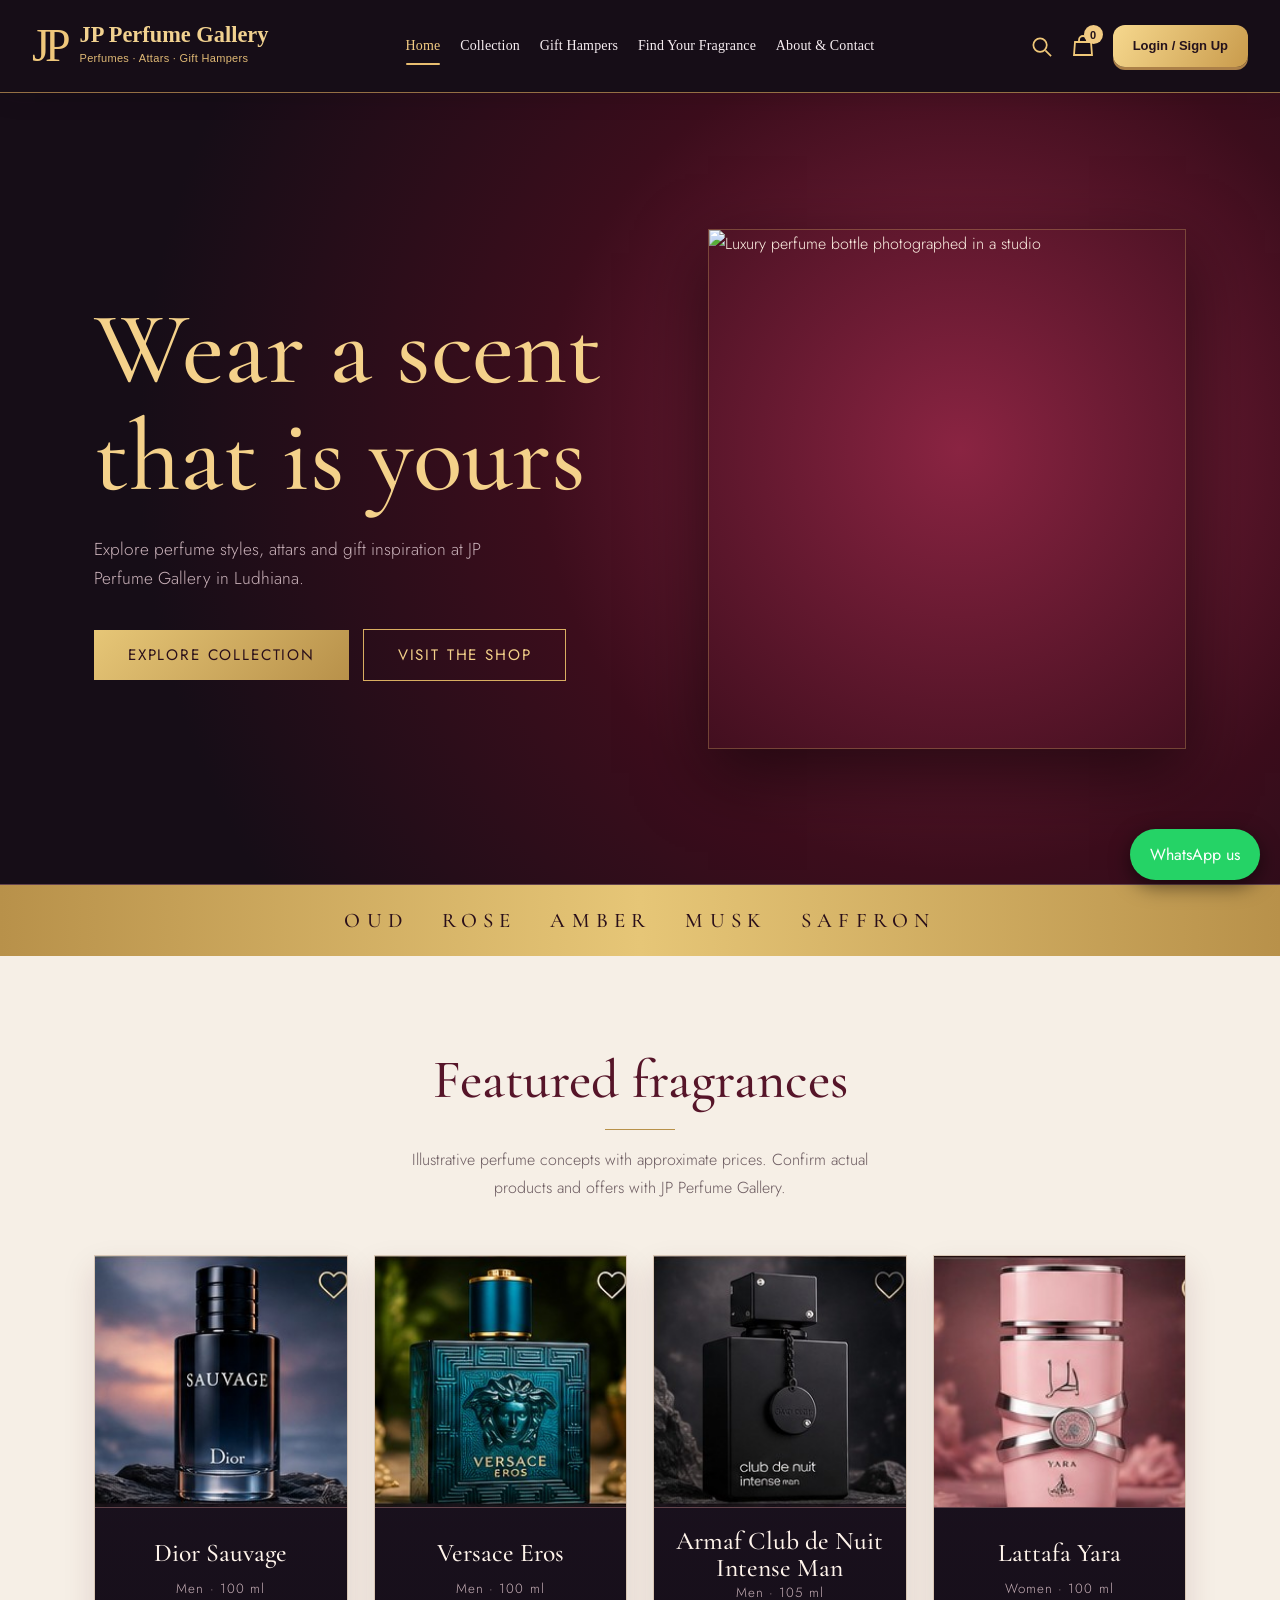
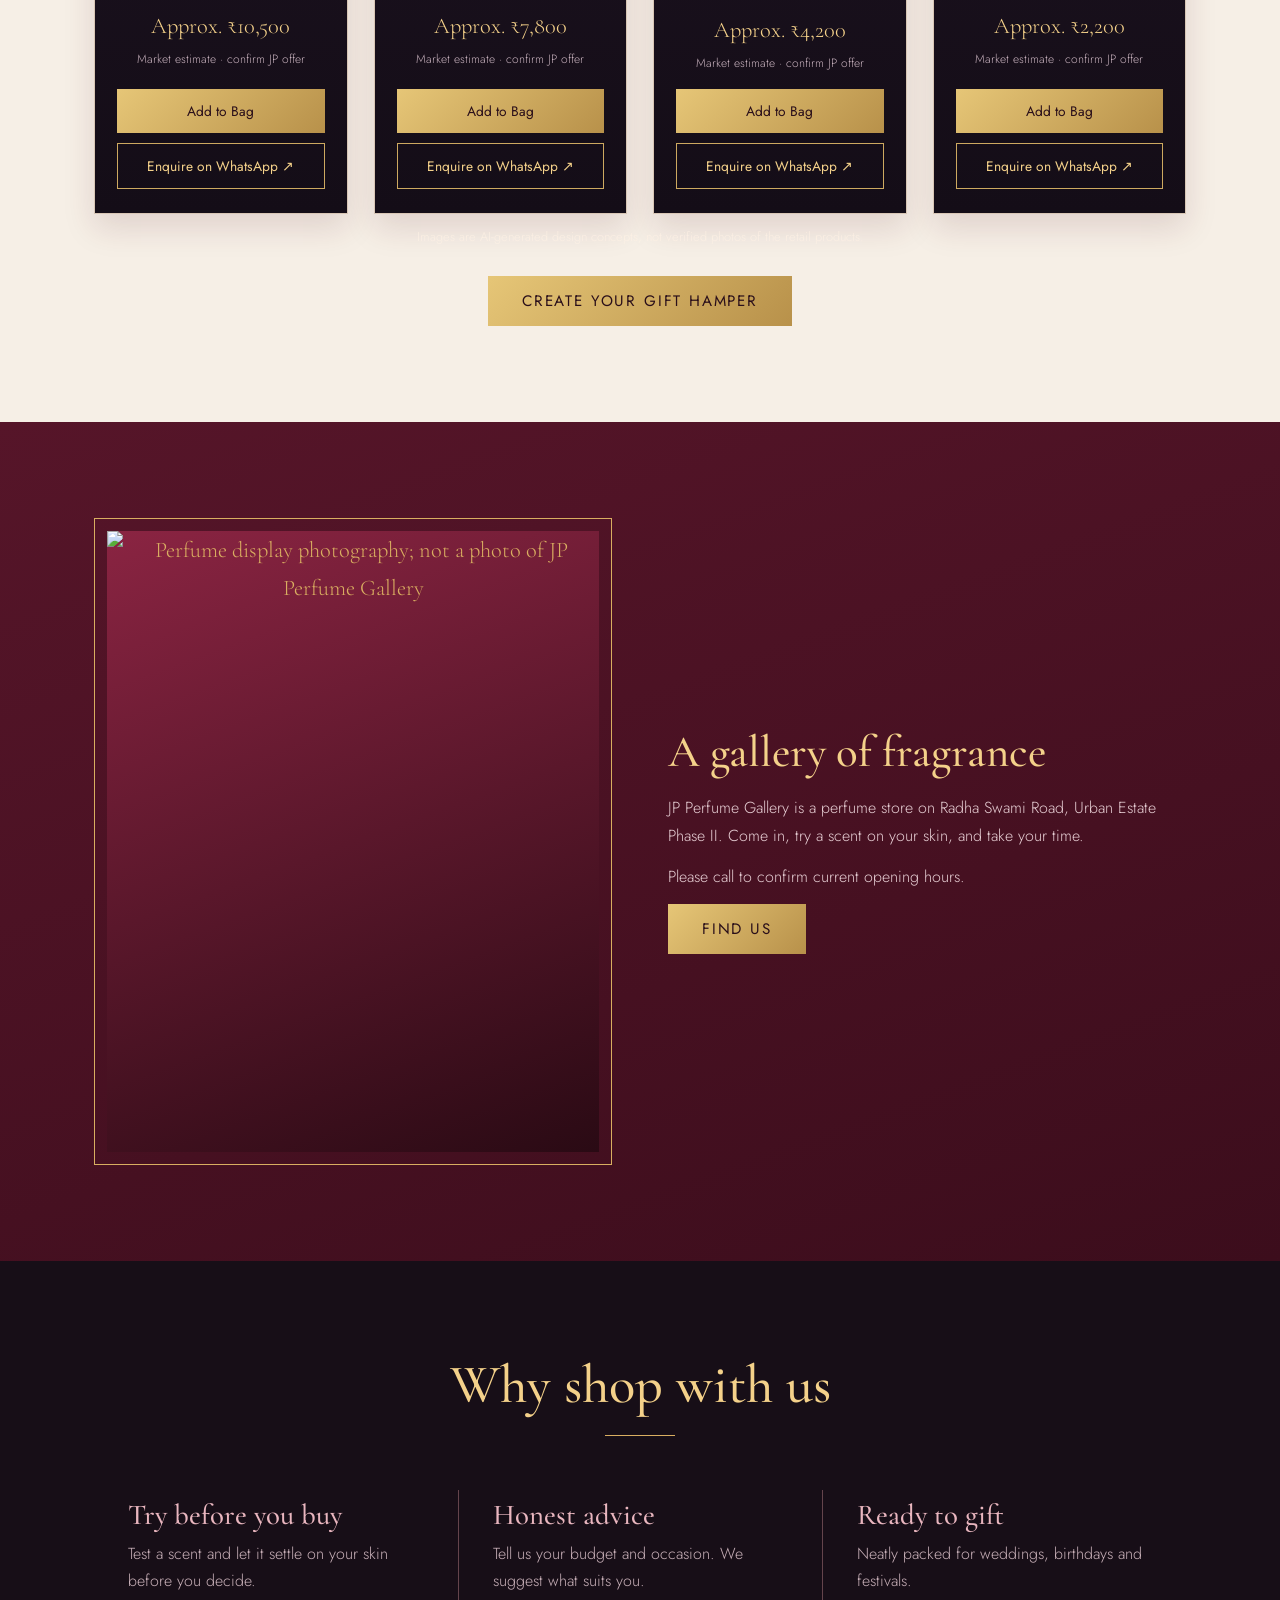
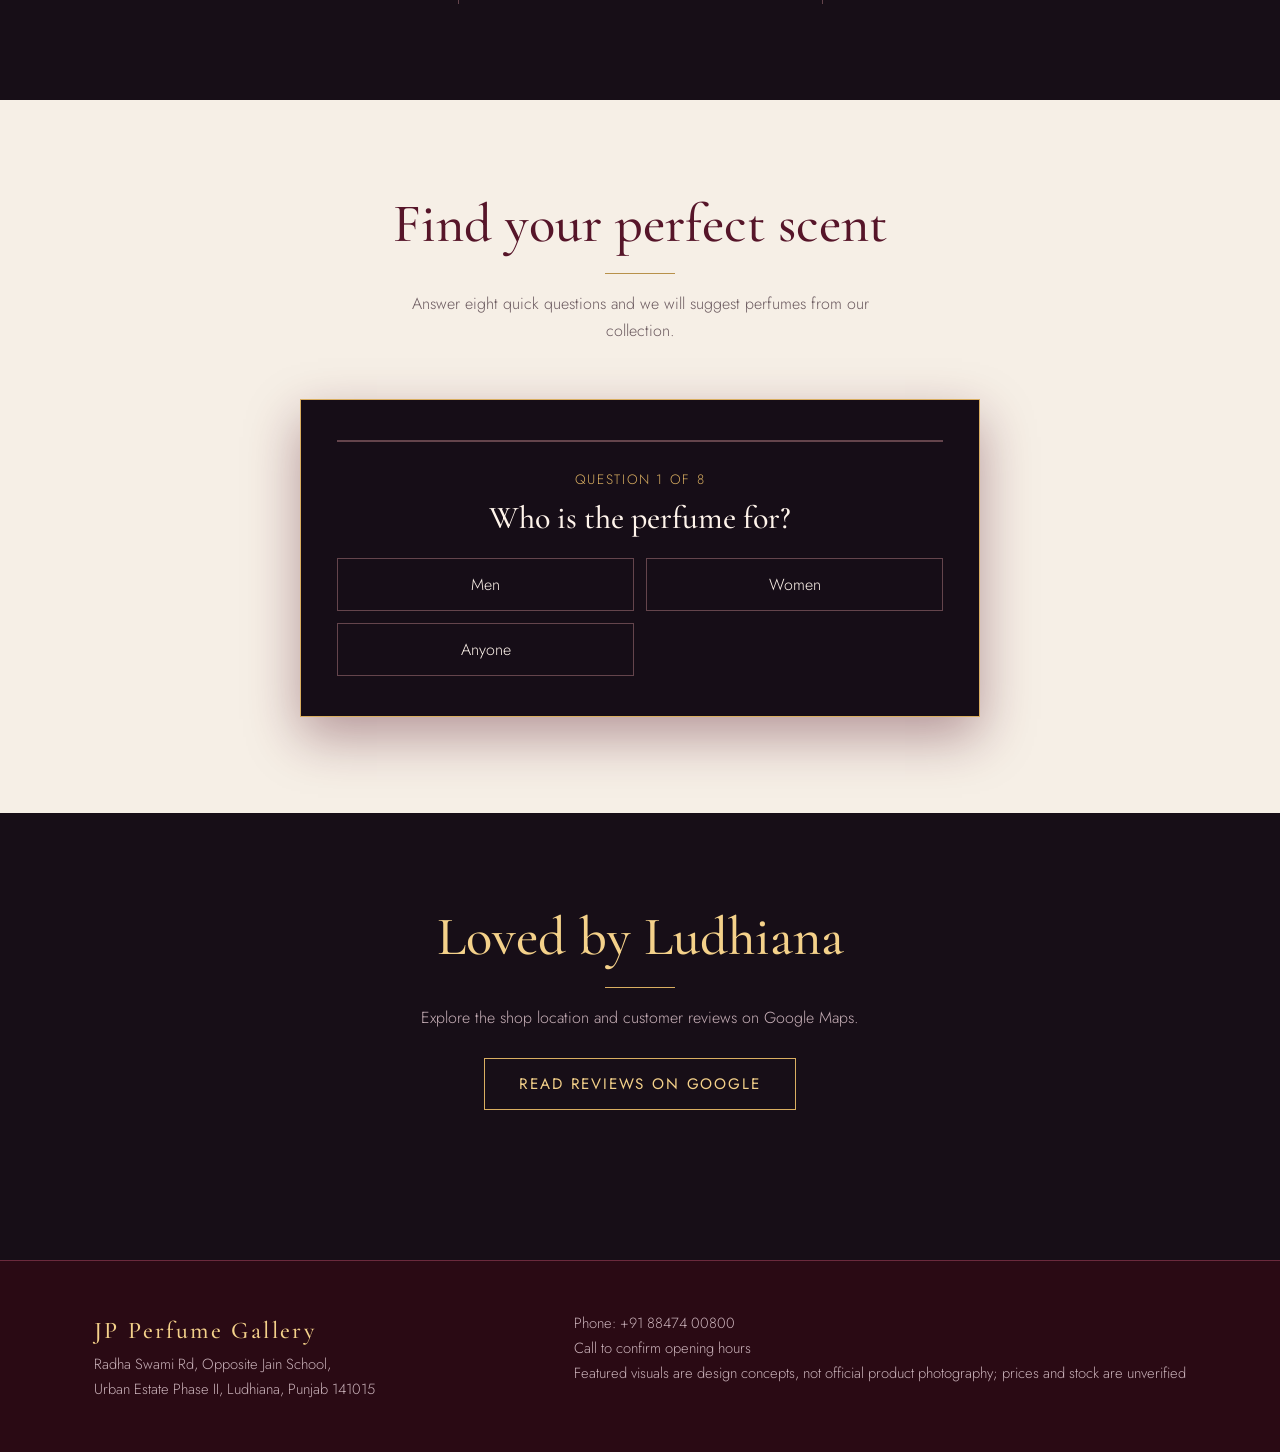
==== commit 37a8f2ca: "Update index.html" ====
--- a/index.html
+++ b/index.html
@@ -20,7 +20,7 @@
 <section class="light" id="quiz"><div class="wrap"><div class="head"><h2>Find your perfect scent</h2><p>Answer eight quick questions and we will suggest perfumes from our collection.</p></div>
 <div class="quiz" id="quiz-box"></div></div></section>
 <section ><div class="wrap head"><h2>Loved by Ludhiana</h2><p>Explore the shop location and customer reviews on Google Maps.</p><br><a class="btn ghost" href="https://www.google.com/maps/search/JP+perfume+gallery+Ludhiana" target="_blank" rel="noopener">READ REVIEWS ON GOOGLE</a></div></section>
-<script src="products.js"></script><script src="script.js"></script>
+<script src="products.js?v=20261103-2"></script></script><script src="script.js"></script>
 <script>document.getElementById('feat').innerHTML=PRODUCTS.slice(0,4).map(card).join('');loadMatchingPhotos(document.getElementById('feat'));
 </script><script>
 const Q=[
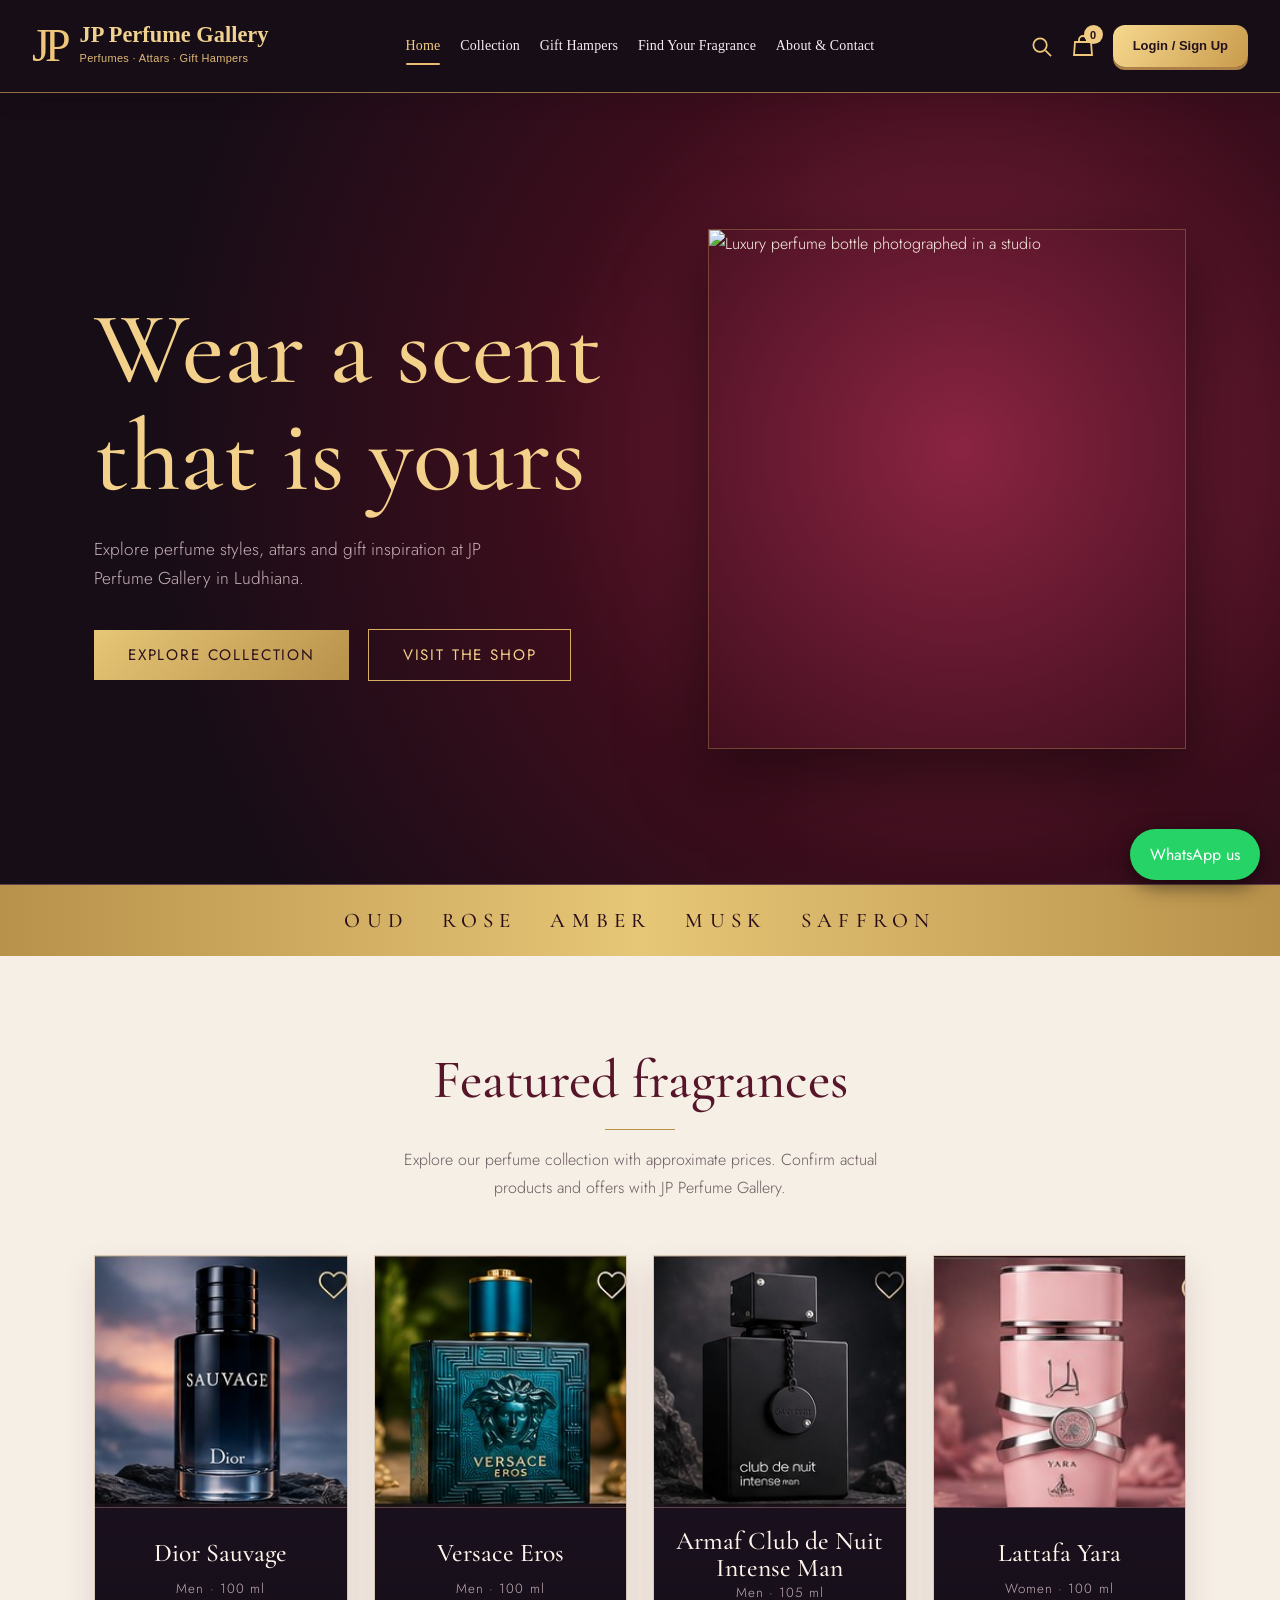
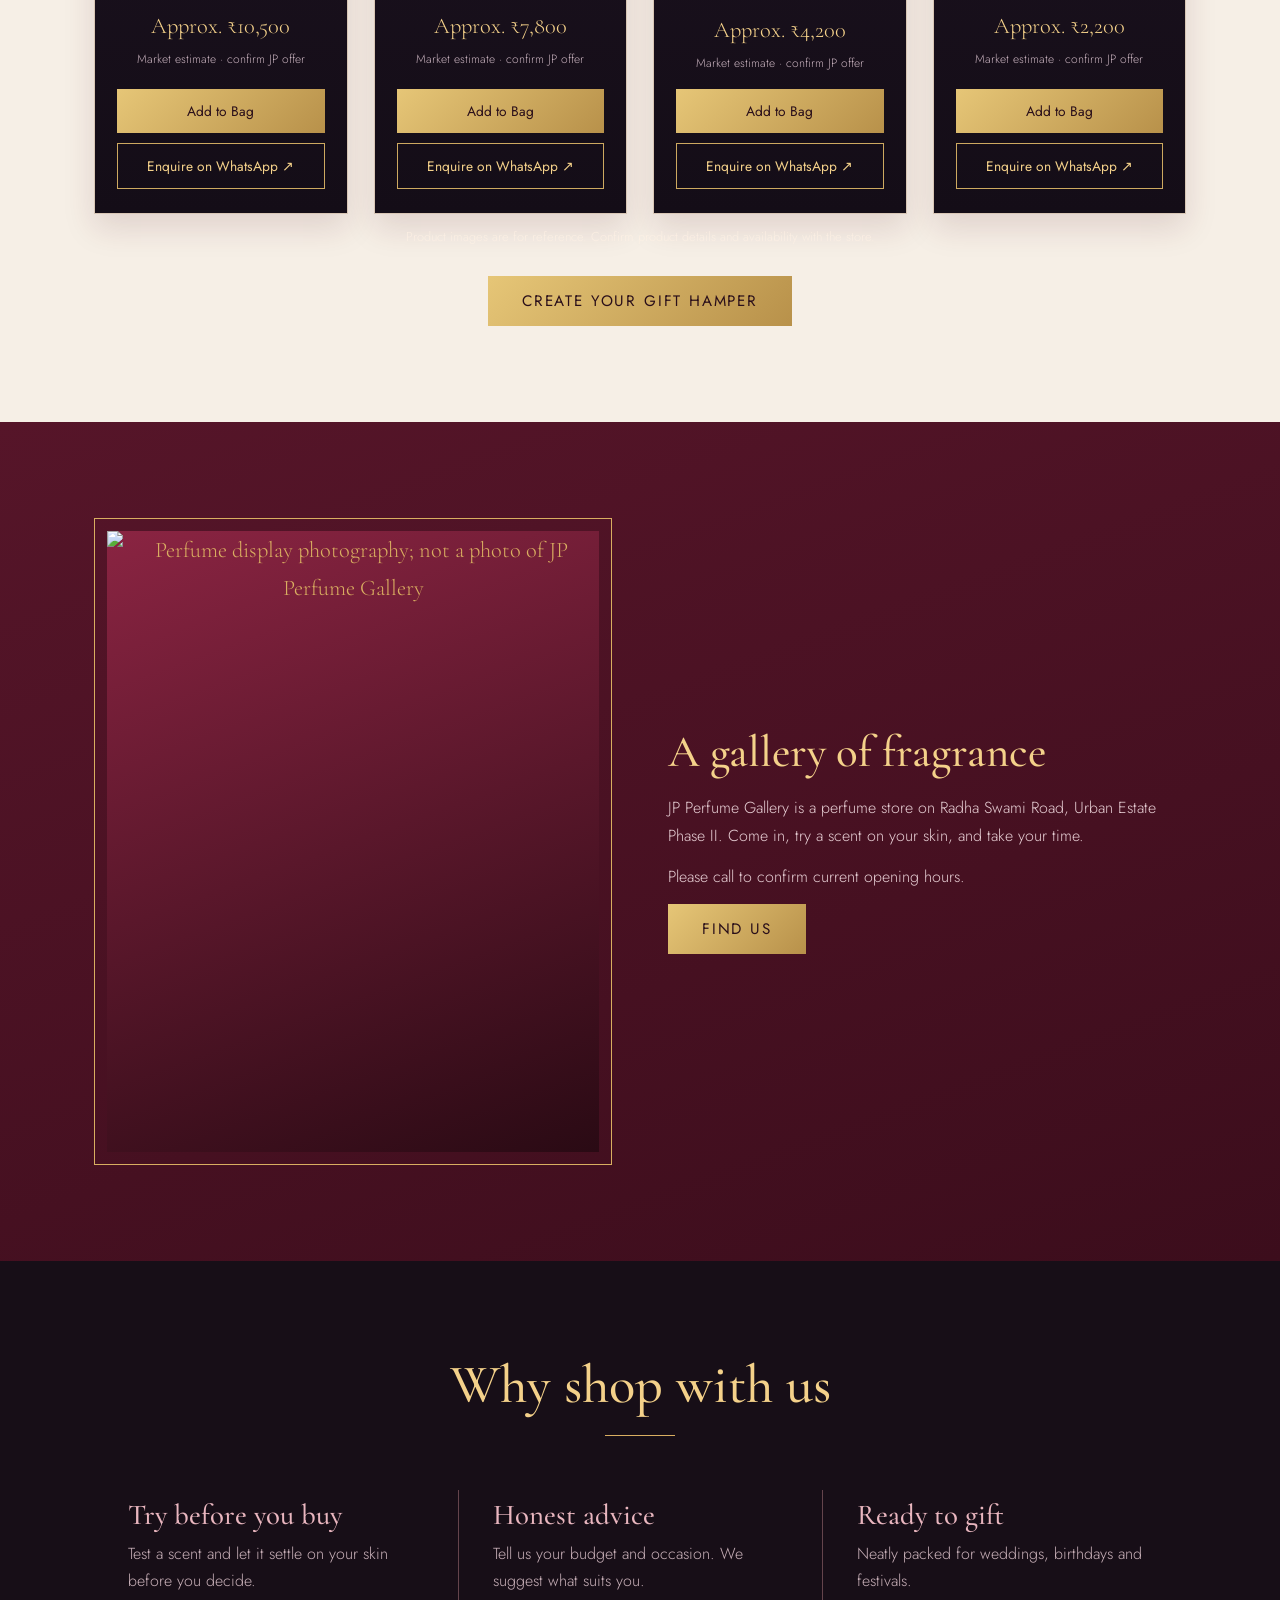
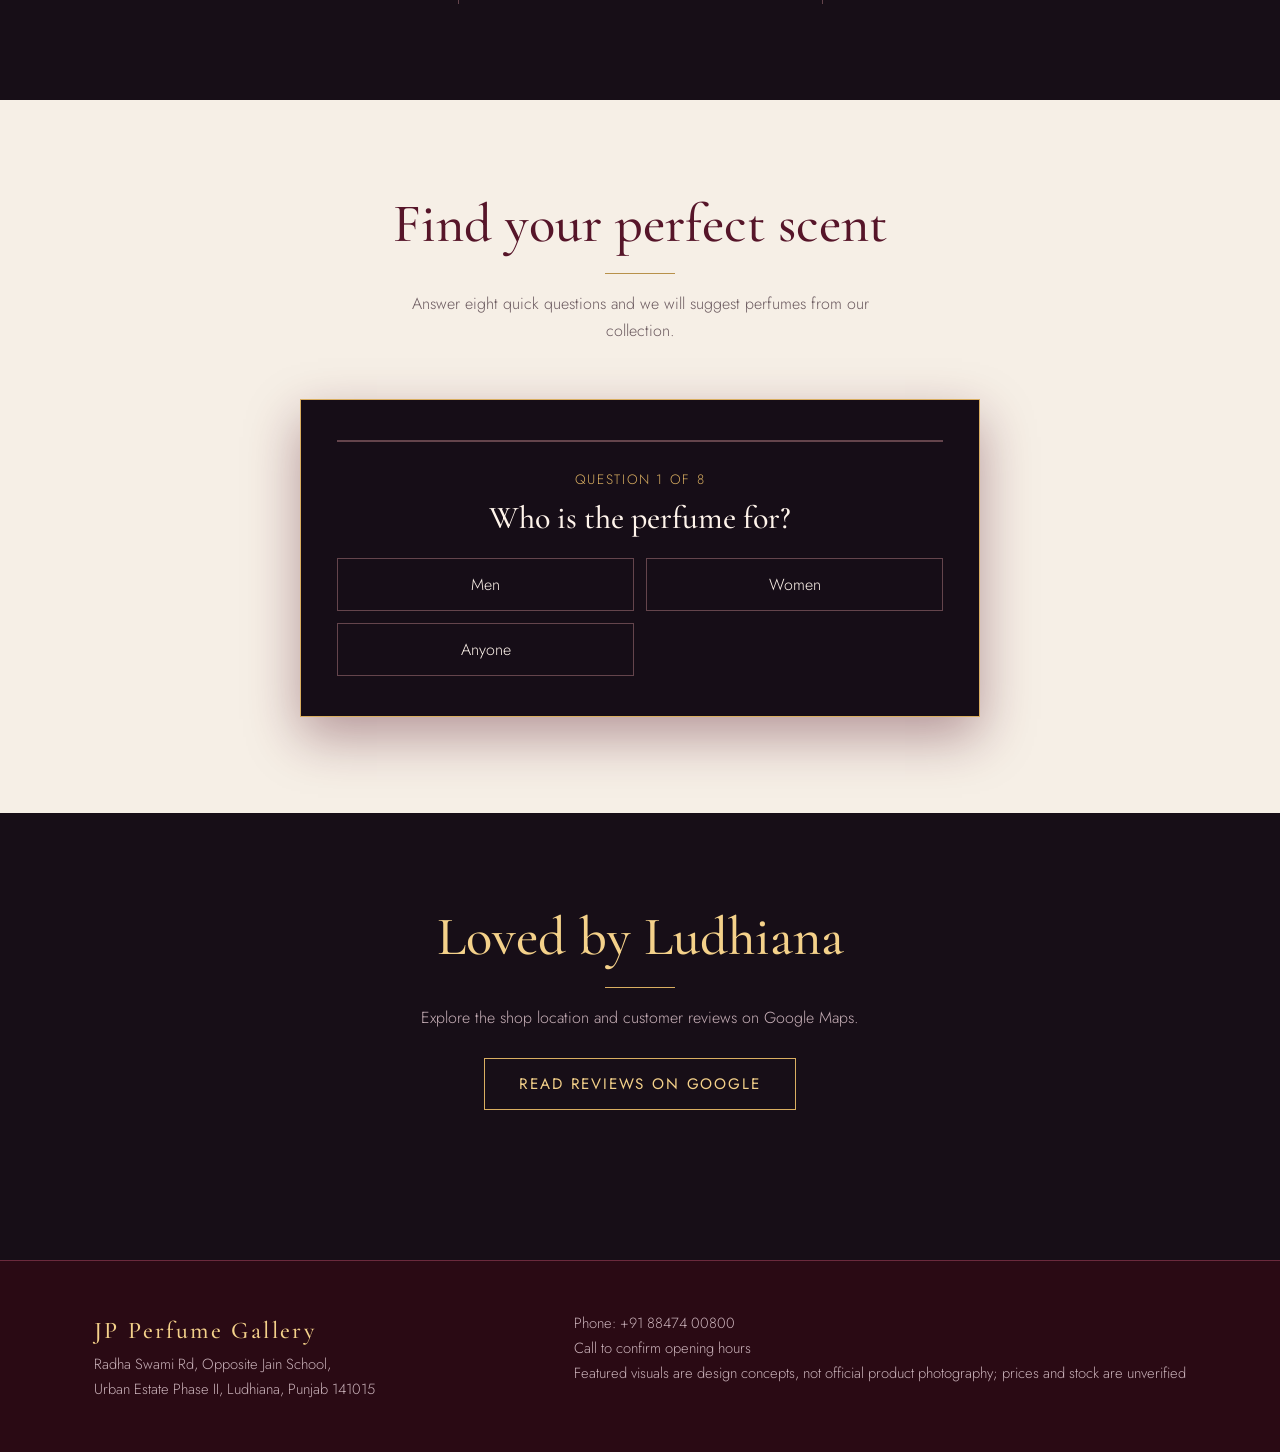
==== commit 298d57bf: "Refactor index.html with updated scripts and quiz Updated JavaScript files and modified the fragranc" ====
--- a/index.html
+++ b/index.html
@@ -1,59 +1,348 @@
-<!DOCTYPE html><html lang="en"><head><meta charset="utf-8"><meta name="viewport" content="width=device-width,initial-scale=1">
-<title>JP Perfume Gallery | Perfumes and Attars in Ludhiana</title>
-<link href="https://fonts.googleapis.com/css2?family=Cormorant+Garamond:wght@500&family=Jost:wght@300;400&display=swap" rel="stylesheet">
-<link rel="stylesheet" href="style.css"></head><body>
-<div class="hero"><div class="wrap"><div>
-<h1>Wear a scent that is yours</h1>
-<p>Explore perfume styles, attars and gift inspiration at JP Perfume Gallery in Ludhiana.</p>
-<a class="btn" href="collection.html">EXPLORE COLLECTION</a><a class="btn ghost" href="about.html">VISIT THE SHOP</a></div>
-<div class="art" id="art"><img class="hero-photo" src="https://images.unsplash.com/photo-1594035910387-fea47794261f?auto=format&fit=crop&w=1200&q=85" alt="Luxury perfume bottle photographed in a studio"></div></div></div>
-<div class="strip">OUD &nbsp; ROSE &nbsp; AMBER &nbsp; MUSK &nbsp; SAFFRON</div>
-<section class="light"><div class="wrap"><div class="head"><h2>Featured fragrances</h2><p>Illustrative perfume concepts with approximate prices. Confirm actual products and offers with JP Perfume Gallery.</p></div>
-<div class="grid" id="feat"></div><p class="disclaimer">Images are AI-generated design concepts, not verified photos of the retail products.</p><p style="text-align:center"><a class="btn" href="collection.html#hamper">CREATE YOUR GIFT HAMPER</a></p></div></section>
-<section class="alt"><div class="wrap two"><div class="frame"><div class="in"><img src="https://images.unsplash.com/photo-1541643600914-78b084683601?auto=format&fit=crop&w=1000&q=85" alt="Perfume display photography; not a photo of JP Perfume Gallery"></div></div>
-<div><h2>A gallery of fragrance</h2><p>JP Perfume Gallery is a perfume store on Radha Swami Road, Urban Estate Phase II. Come in, try a scent on your skin, and take your time.</p>
-<p>Please call to confirm current opening hours.</p><a class="btn" href="about.html">FIND US</a></div></div></section>
-<section><div class="wrap"><div class="head"><h2>Why shop with us</h2></div><div class="why">
-<div><h3>Try before you buy</h3><p>Test a scent and let it settle on your skin before you decide.</p></div>
-<div><h3>Honest advice</h3><p>Tell us your budget and occasion. We suggest what suits you.</p></div>
-<div><h3>Ready to gift</h3><p>Neatly packed for weddings, birthdays and festivals.</p></div></div></div></section>
-<section class="light" id="quiz"><div class="wrap"><div class="head"><h2>Find your perfect scent</h2><p>Answer eight quick questions and we will suggest perfumes from our collection.</p></div>
-<div class="quiz" id="quiz-box"></div></div></section>
-<section ><div class="wrap head"><h2>Loved by Ludhiana</h2><p>Explore the shop location and customer reviews on Google Maps.</p><br><a class="btn ghost" href="https://www.google.com/maps/search/JP+perfume+gallery+Ludhiana" target="_blank" rel="noopener">READ REVIEWS ON GOOGLE</a></div></section>
-<script src="products.js?v=20261103-2"></script></script><script src="script.js"></script>
-<script>document.getElementById('feat').innerHTML=PRODUCTS.slice(0,4).map(card).join('');loadMatchingPhotos(document.getElementById('feat'));
-</script><script>
-const Q=[
-{q:'Who is the perfume for?',k:'who',o:['Men','Women','Anyone']},
-{q:'Which scent family do you like?',k:'fam',o:['Woody and warm','Floral','Fresh and clean','Sweet and rich']},
-{q:'What is the occasion?',k:'occ',o:['Daily use','Party or date','Wedding or festival','A gift']},
-{q:'Which word describes you best?',k:'mood',o:['Calm','Bold','Romantic','Cheerful']},
-{q:'When will you wear it most?',k:'seas',o:['Summer days','Winter evenings','All year round']},
-{q:'How strong should it be?',k:'str',o:['Light and subtle','Noticeable','Long-lasting and bold']},
-{q:'Spray or traditional attar?',k:'type',o:['Spray perfume','Attar','Both are fine']},
-{q:'What is your budget?',k:'bud',o:['Under ₹1000','₹1000 to ₹1500','Above ₹1500','Any budget']}];
-// per product: scent family, strength (0 light, 1 medium, 2 bold), season (0 summer, 1 winter, 2 all year)
-const META=Object.fromEntries(PRODUCTS.map(p=>[p.n,[p.fam,p.strength,p.season]]));
-const MOOD=[[2,1],[0],[1,3],[2,3]];
-const LIM=[1000,1500,99999,99999];
-let qi=0,ans={};const box=document.getElementById('quiz-box');
-function ask(){const x=Q[qi];box.innerHTML=`<div class="bar"><i style="width:${qi/Q.length*100}%"></i></div><div class="step">QUESTION ${qi+1} OF ${Q.length}</div><h3>${x.q}</h3><div class="opts">${x.o.map((t,i)=>`<button data-i="${i}">${t}</button>`).join('')}</div>`;
-box.querySelectorAll('button').forEach(b=>b.onclick=()=>{ans[x.k]=+b.dataset.i;qi++;qi<Q.length?ask():done()})}
-function done(){const sc=PRODUCTS.map(p=>{let s=0;const m=META[p.n],g=['Men','Women'][ans.who];
-if(ans.who===2||p.c==='Unisex'||p.c==='Attar'||p.c===g)s+=2;
-if(ans.who<2&&p.c===g)s+=2;
-if(m[0]===ans.fam)s+=4;
-if(MOOD[ans.mood].includes(m[0]))s+=2;
-if(m[2]===2||ans.seas===2||m[2]===ans.seas)s+=2;
-s+=Math.max(0,3-Math.abs(m[1]-ans.str)*2);
-if(ans.type===1&&p.c==='Attar')s+=4;
-if(ans.type===0&&p.c!=='Attar')s+=3;
-if(ans.occ===2&&p.c==='Attar')s+=2;
-if(ans.occ===1&&p.p>=1300)s+=1;
-if(ans.occ===0&&p.p<=1300)s+=1;
-if(p.p<=LIM[ans.bud])s+=3;else s-=3;
-return{p,s}}).sort((a,b)=>b.s-a.s).slice(0,2);
-box.innerHTML=`<div class="bar"><i style="width:100%"></i></div><div class="step">YOUR MATCHES</div><h3>We think you will love these</h3><div class="res">${sc.map(r=>card(r.p)).join('')}</div><a class="btn" href="collection.html">SEE FULL COLLECTION</a><button class="btn ghost" id="again">TAKE QUIZ AGAIN</button>`;
-document.getElementById('again').onclick=()=>{qi=0;ans={};ask()};
-loadMatchingPhotos(box)}
-ask();</script></body></html>
+
+<!DOCTYPE html>
+<html lang="en">
+<head>
+  <meta charset="utf-8">
+  <meta name="viewport" content="width=device-width,initial-scale=1">
+
+  <title>JP Perfume Gallery | Perfumes and Attars in Ludhiana</title>
+
+  <link href="https://fonts.googleapis.com/css2?family=Cormorant+Garamond:wght@500&family=Jost:wght@300;400&display=swap" rel="stylesheet">
+  <link rel="stylesheet" href="style.css">
+</head>
+
+<body>
+
+<div class="hero">
+  <div class="wrap">
+    <div>
+      <h1>Wear a scent that is yours</h1>
+      <p>Explore perfume styles, attars and gift inspiration at JP Perfume Gallery in Ludhiana.</p>
+      <a class="btn" href="collection.html">EXPLORE COLLECTION</a>
+      <a class="btn ghost" href="about.html">VISIT THE SHOP</a>
+    </div>
+
+    <div class="art" id="art">
+      <img
+        class="hero-photo"
+        src="https://images.unsplash.com/photo-1594035910387-fea47794261f?auto=format&fit=crop&w=1200&q=85"
+        alt="Luxury perfume bottle photographed in a studio"
+      >
+    </div>
+  </div>
+</div>
+
+<div class="strip">
+  OUD &nbsp; ROSE &nbsp; AMBER &nbsp; MUSK &nbsp; SAFFRON
+</div>
+
+<section class="light">
+  <div class="wrap">
+    <div class="head">
+      <h2>Featured fragrances</h2>
+      <p>Explore our perfume collection with approximate prices. Confirm actual products and offers with JP Perfume Gallery.</p>
+    </div>
+
+    <div class="grid" id="feat"></div>
+
+    <p class="disclaimer">
+      Product images are for reference. Confirm product details and availability with the store.
+    </p>
+
+    <p style="text-align:center">
+      <a class="btn" href="collection.html#hamper">CREATE YOUR GIFT HAMPER</a>
+    </p>
+  </div>
+</section>
+
+<section class="alt">
+  <div class="wrap two">
+    <div class="frame">
+      <div class="in">
+        <img
+          src="https://images.unsplash.com/photo-1541643600914-78b084683601?auto=format&fit=crop&w=1000&q=85"
+          alt="Perfume display photography; not a photo of JP Perfume Gallery"
+        >
+      </div>
+    </div>
+
+    <div>
+      <h2>A gallery of fragrance</h2>
+      <p>JP Perfume Gallery is a perfume store on Radha Swami Road, Urban Estate Phase II. Come in, try a scent on your skin, and take your time.</p>
+      <p>Please call to confirm current opening hours.</p>
+      <a class="btn" href="about.html">FIND US</a>
+    </div>
+  </div>
+</section>
+
+<section>
+  <div class="wrap">
+    <div class="head">
+      <h2>Why shop with us</h2>
+    </div>
+
+    <div class="why">
+      <div>
+        <h3>Try before you buy</h3>
+        <p>Test a scent and let it settle on your skin before you decide.</p>
+      </div>
+
+      <div>
+        <h3>Honest advice</h3>
+        <p>Tell us your budget and occasion. We suggest what suits you.</p>
+      </div>
+
+      <div>
+        <h3>Ready to gift</h3>
+        <p>Neatly packed for weddings, birthdays and festivals.</p>
+      </div>
+    </div>
+  </div>
+</section>
+
+<section class="light" id="quiz">
+  <div class="wrap">
+    <div class="head">
+      <h2>Find your perfect scent</h2>
+      <p>Answer eight quick questions and we will suggest perfumes from our collection.</p>
+    </div>
+
+    <div class="quiz" id="quiz-box"></div>
+  </div>
+</section>
+
+<section>
+  <div class="wrap head">
+    <h2>Loved by Ludhiana</h2>
+    <p>Explore the shop location and customer reviews on Google Maps.</p>
+    <br>
+
+    <a
+      class="btn ghost"
+      href="https://www.google.com/maps/search/JP+perfume+gallery+Ludhiana"
+      target="_blank"
+      rel="noopener"
+    >
+      READ REVIEWS ON GOOGLE
+    </a>
+  </div>
+</section>
+
+<!-- UPDATED JAVASCRIPT FILES -->
+<script src="products.js?v=20261103-4"></script>
+<script src="script.js?v=20261103-4"></script>
+
+<!-- FEATURED PRODUCTS -->
+<script>
+  document.getElementById('feat').innerHTML =
+    PRODUCTS.slice(0, 4).map(card).join('');
+
+  loadMatchingPhotos(document.getElementById('feat'));
+</script>
+
+<!-- FRAGRANCE QUIZ -->
+<script>
+const Q = [
+  {
+    q: 'Who is the perfume for?',
+    k: 'who',
+    o: ['Men', 'Women', 'Anyone']
+  },
+  {
+    q: 'Which scent family do you like?',
+    k: 'fam',
+    o: ['Woody and warm', 'Floral', 'Fresh and clean', 'Sweet and rich']
+  },
+  {
+    q: 'What is the occasion?',
+    k: 'occ',
+    o: ['Daily use', 'Party or date', 'Wedding or festival', 'A gift']
+  },
+  {
+    q: 'Which word describes you best?',
+    k: 'mood',
+    o: ['Calm', 'Bold', 'Romantic', 'Cheerful']
+  },
+  {
+    q: 'When will you wear it most?',
+    k: 'seas',
+    o: ['Summer days', 'Winter evenings', 'All year round']
+  },
+  {
+    q: 'How strong should it be?',
+    k: 'str',
+    o: ['Light and subtle', 'Noticeable', 'Long-lasting and bold']
+  },
+  {
+    q: 'Spray or traditional attar?',
+    k: 'type',
+    o: ['Spray perfume', 'Attar', 'Both are fine']
+  },
+  {
+    q: 'What is your budget?',
+    k: 'bud',
+    o: ['Under ₹1000', '₹1000 to ₹1500', 'Above ₹1500', 'Any budget']
+  }
+];
+
+const META = Object.fromEntries(
+  PRODUCTS.map(p => [p.n, [p.fam, p.strength, p.season]])
+);
+
+const MOOD = [
+  [2, 1],
+  [0],
+  [1, 3],
+  [2, 3]
+];
+
+const LIM = [1000, 1500, 99999, 99999];
+
+let qi = 0;
+let ans = {};
+
+const box = document.getElementById('quiz-box');
+
+function ask() {
+  const x = Q[qi];
+
+  box.innerHTML = `
+    <div class="bar">
+      <i style="width:${qi / Q.length * 100}%"></i>
+    </div>
+
+    <div class="step">
+      QUESTION ${qi + 1} OF ${Q.length}
+    </div>
+
+    <h3>${x.q}</h3>
+
+    <div class="opts">
+      ${x.o.map((t, i) =>
+        `<button data-i="${i}">${t}</button>`
+      ).join('')}
+    </div>
+  `;
+
+  box.querySelectorAll('button').forEach(b => {
+    b.onclick = () => {
+      ans[x.k] = +b.dataset.i;
+      qi++;
+
+      if (qi < Q.length) {
+        ask();
+      } else {
+        done();
+      }
+    };
+  });
+}
+
+function done() {
+  const sc = PRODUCTS.map(p => {
+    let s = 0;
+
+    const m = META[p.n];
+    const g = ['Men', 'Women'][ans.who];
+
+    if (
+      ans.who === 2 ||
+      p.c === 'Unisex' ||
+      p.c === 'Attar' ||
+      p.c === g
+    ) {
+      s += 2;
+    }
+
+    if (ans.who < 2 && p.c === g) {
+      s += 2;
+    }
+
+    if (m[0] === ans.fam) {
+      s += 4;
+    }
+
+    if (MOOD[ans.mood].includes(m[0])) {
+      s += 2;
+    }
+
+    if (
+      m[2] === 2 ||
+      ans.seas === 2 ||
+      m[2] === ans.seas
+    ) {
+      s += 2;
+    }
+
+    s += Math.max(
+      0,
+      3 - Math.abs(m[1] - ans.str) * 2
+    );
+
+    if (ans.type === 1 && p.c === 'Attar') {
+      s += 4;
+    }
+
+    if (ans.type === 0 && p.c !== 'Attar') {
+      s += 3;
+    }
+
+    if (ans.occ === 2 && p.c === 'Attar') {
+      s += 2;
+    }
+
+    if (ans.occ === 1 && p.p >= 1300) {
+      s += 1;
+    }
+
+    if (ans.occ === 0 && p.p <= 1300) {
+      s += 1;
+    }
+
+    if (p.p <= LIM[ans.bud]) {
+      s += 3;
+    } else {
+      s -= 3;
+    }
+
+    return { p, s };
+  })
+  .sort((a, b) => b.s - a.s)
+  .slice(0, 2);
+
+  box.innerHTML = `
+    <div class="bar">
+      <i style="width:100%"></i>
+    </div>
+
+    <div class="step">YOUR MATCHES</div>
+
+    <h3>We think you will love these</h3>
+
+    <div class="res">
+      ${sc.map(r => card(r.p)).join('')}
+    </div>
+
+    <a class="btn" href="collection.html">
+      SEE FULL COLLECTION
+    </a>
+
+    <button class="btn ghost" id="again">
+      TAKE QUIZ AGAIN
+    </button>
+  `;
+
+  document.getElementById('again').onclick = () => {
+    qi = 0;
+    ans = {};
+    ask();
+  };
+
+  loadMatchingPhotos(box);
+}
+
+ask();
+</script>
+
+</body>
+</html>
